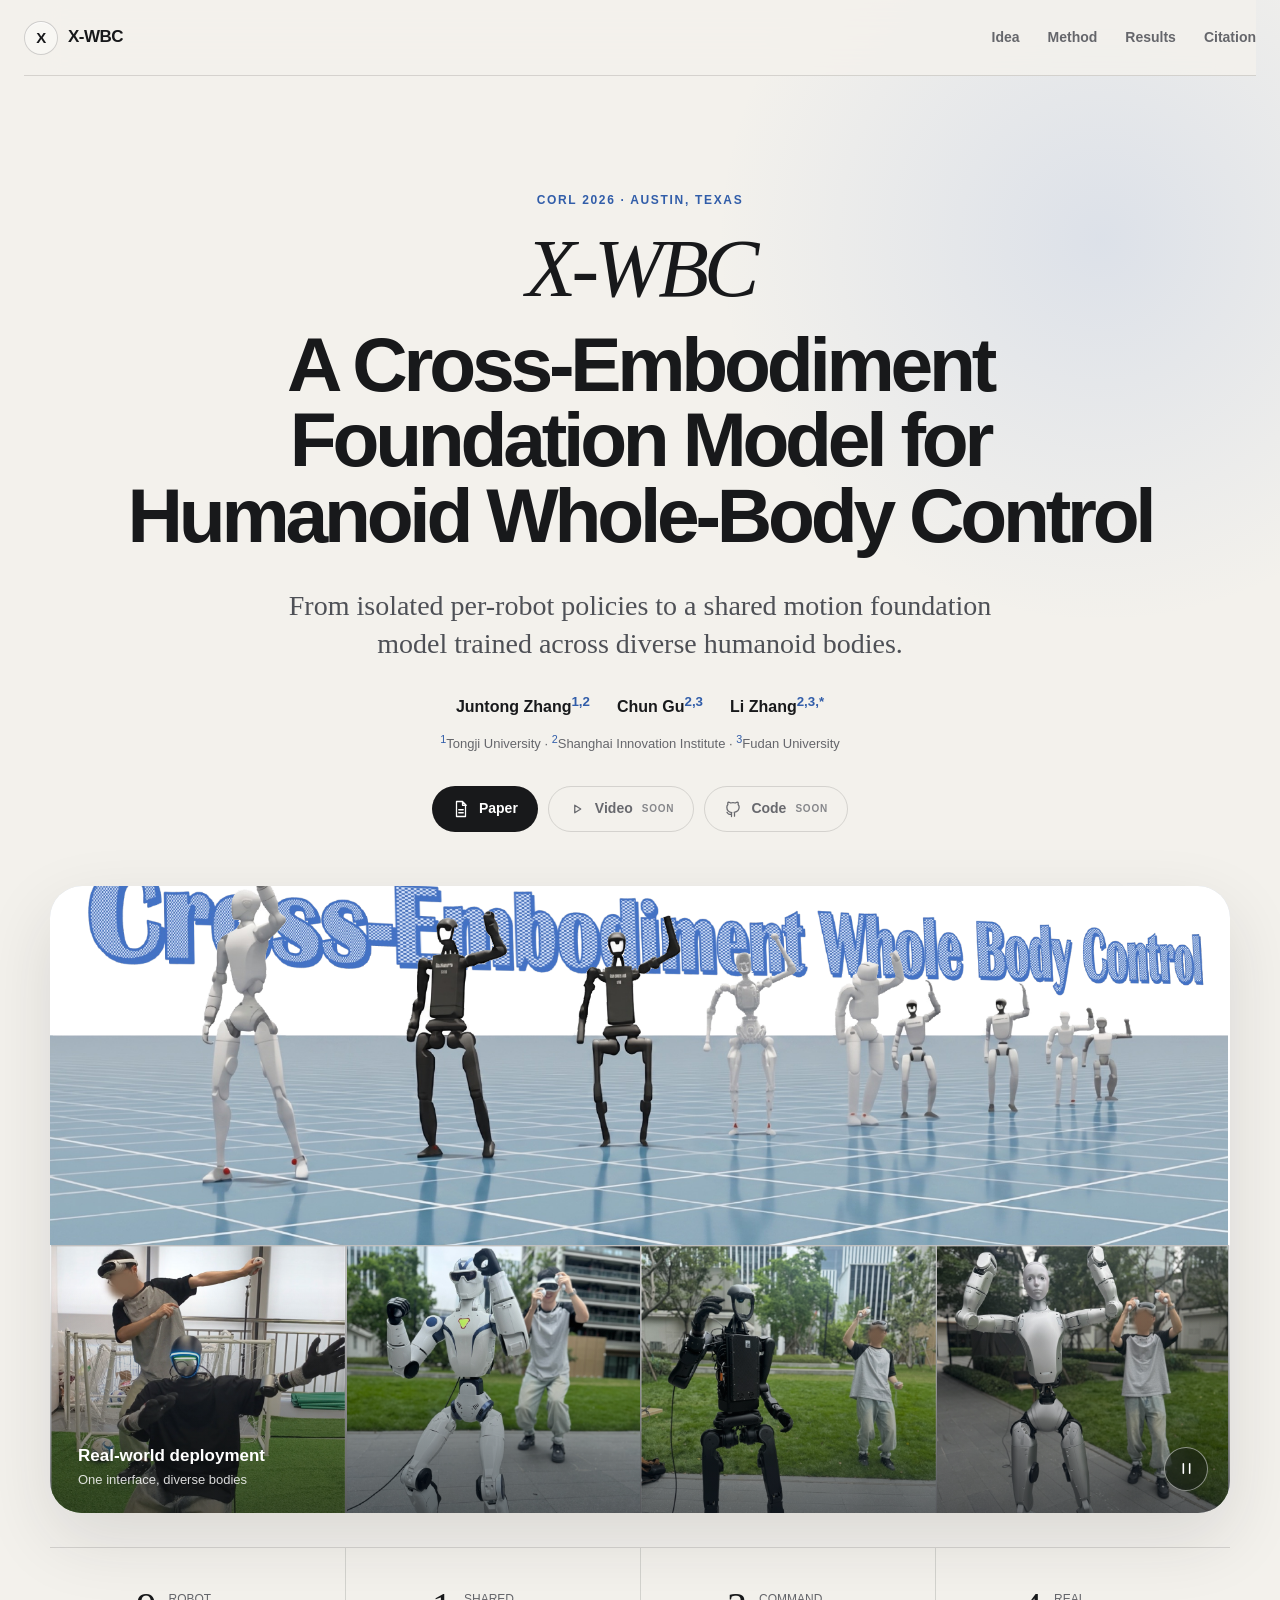
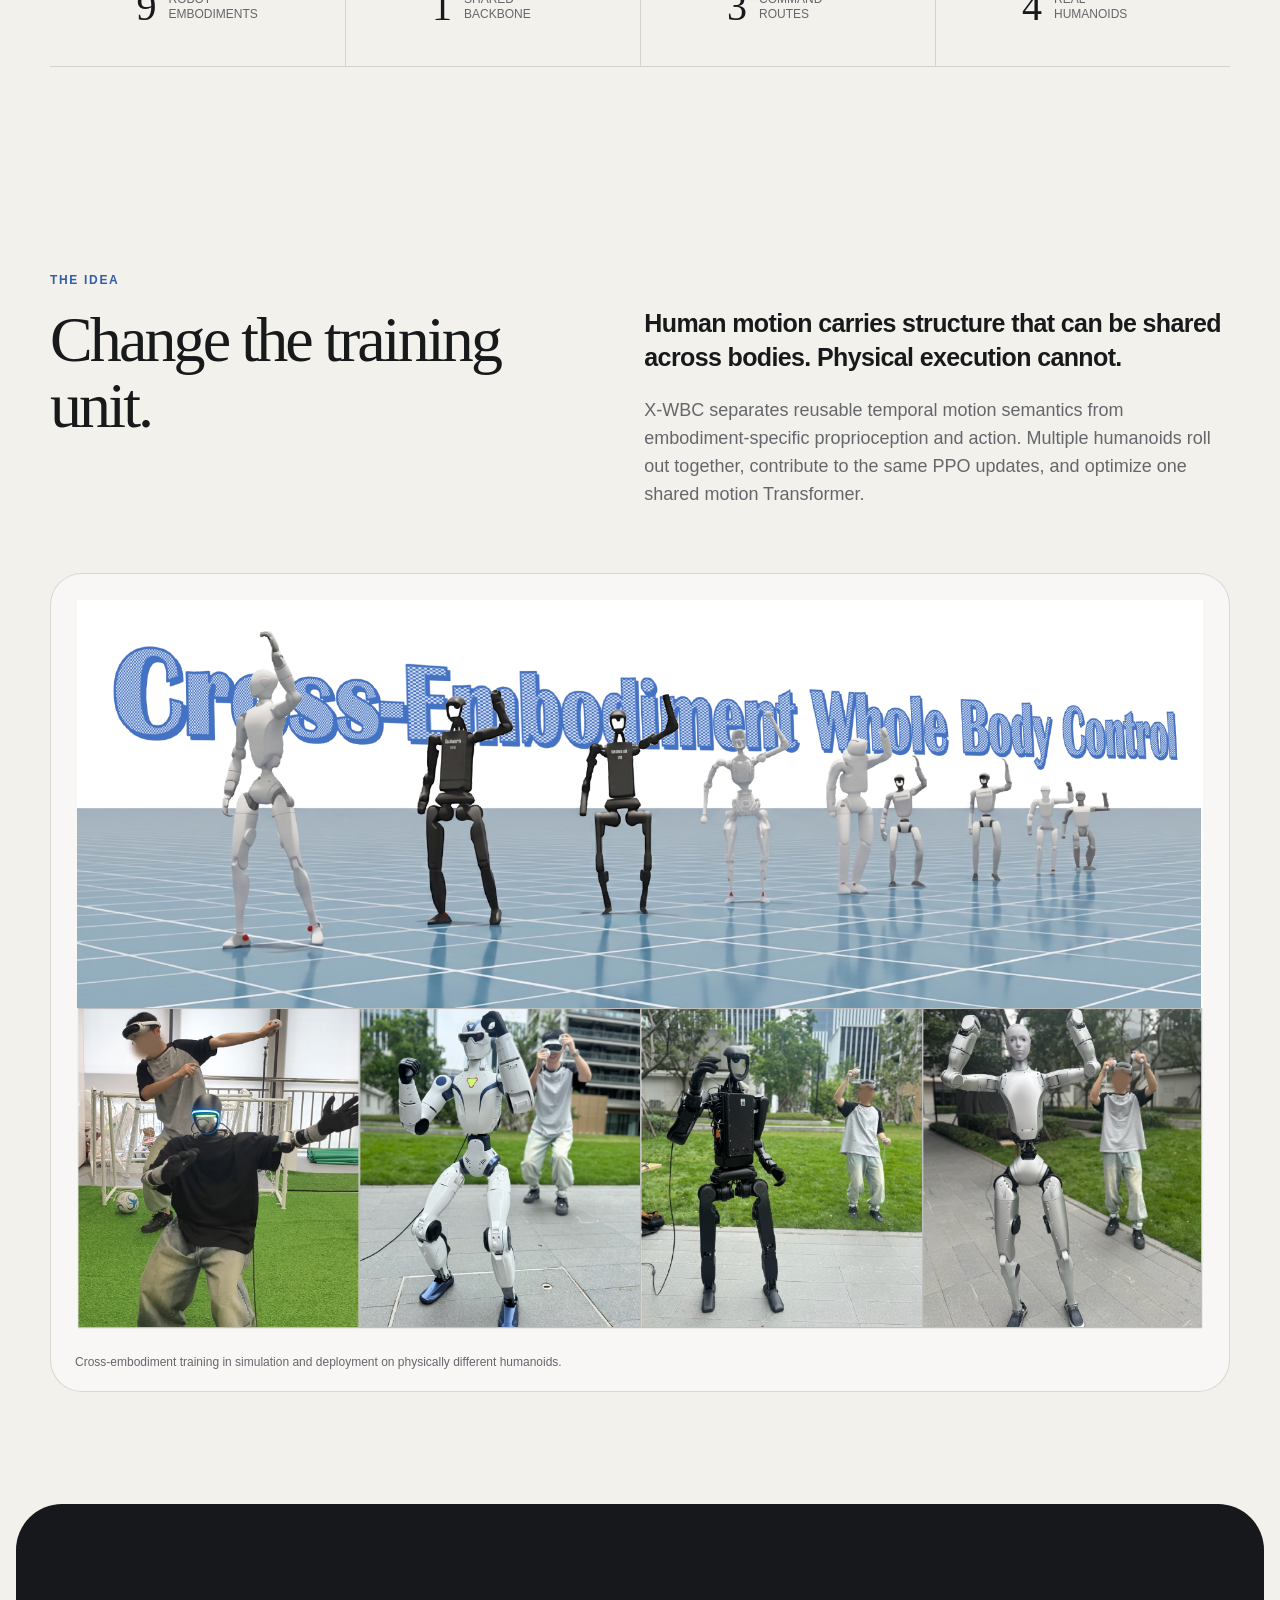
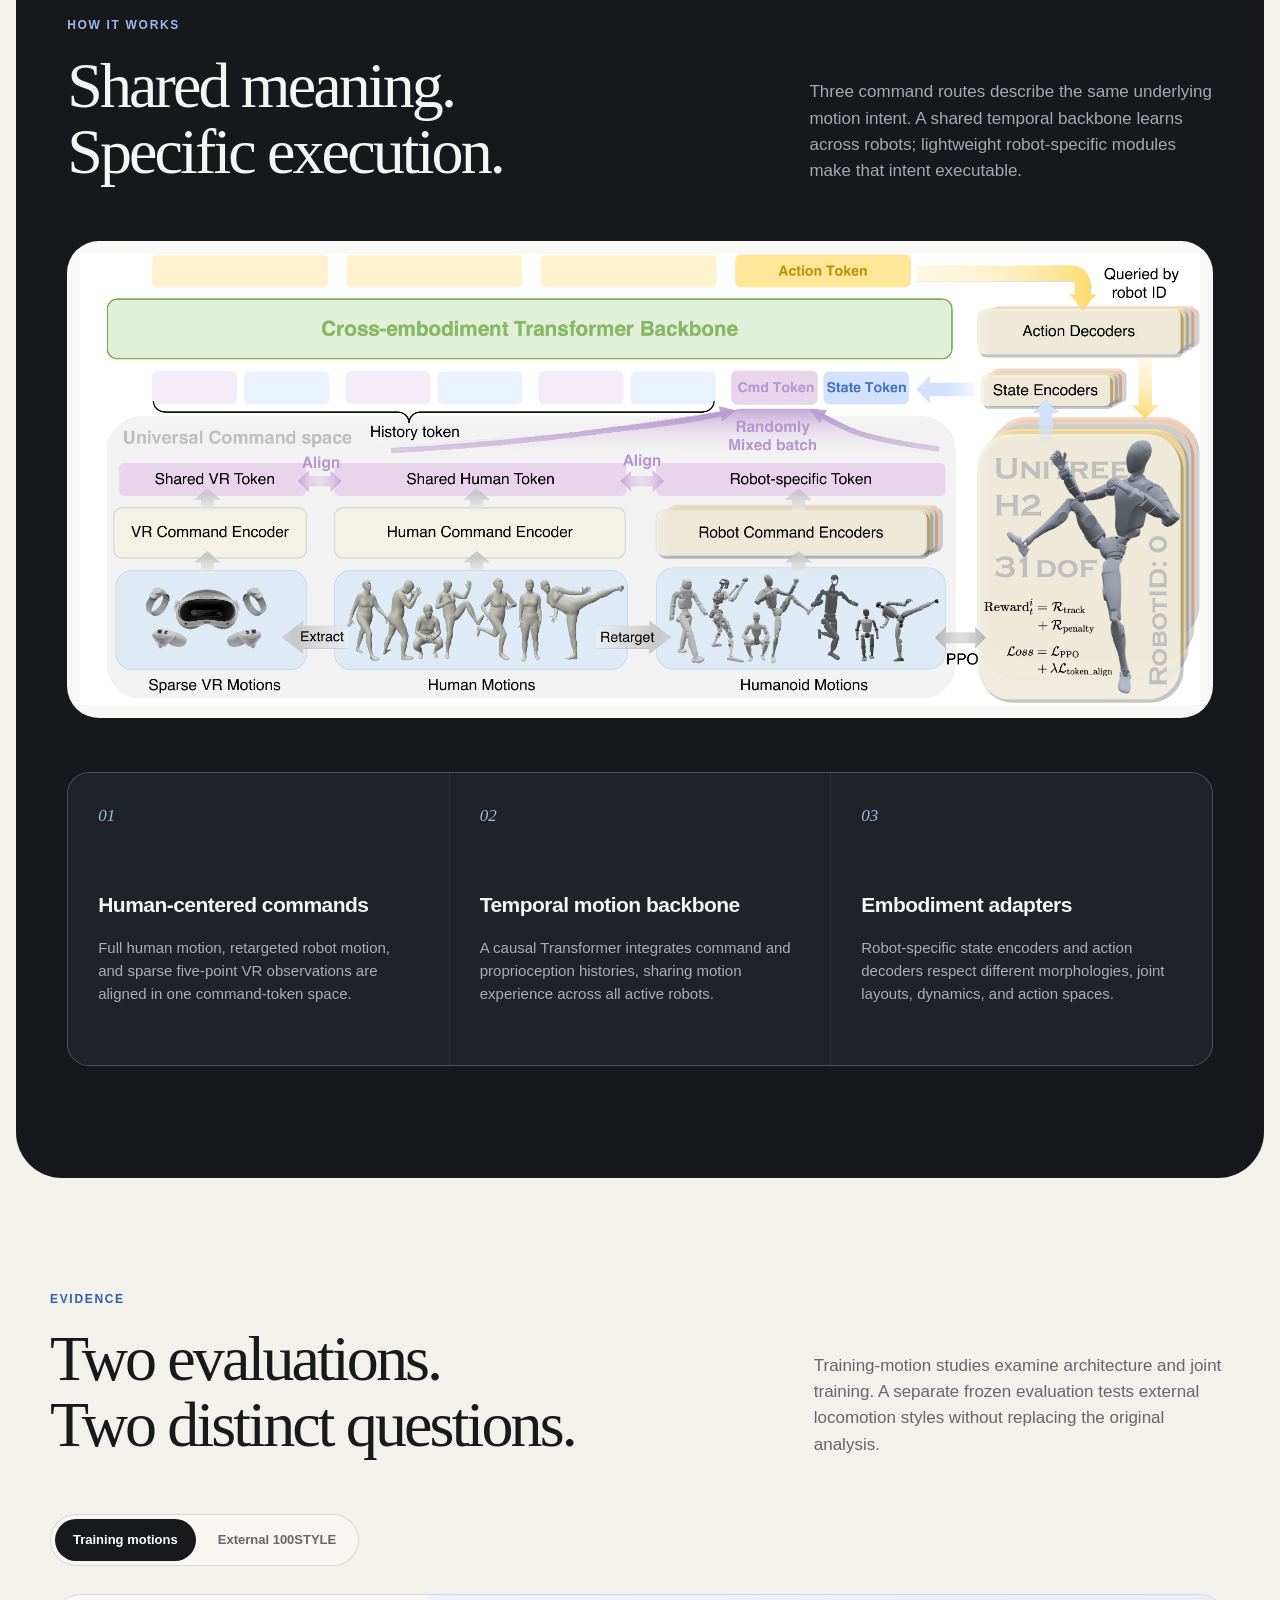
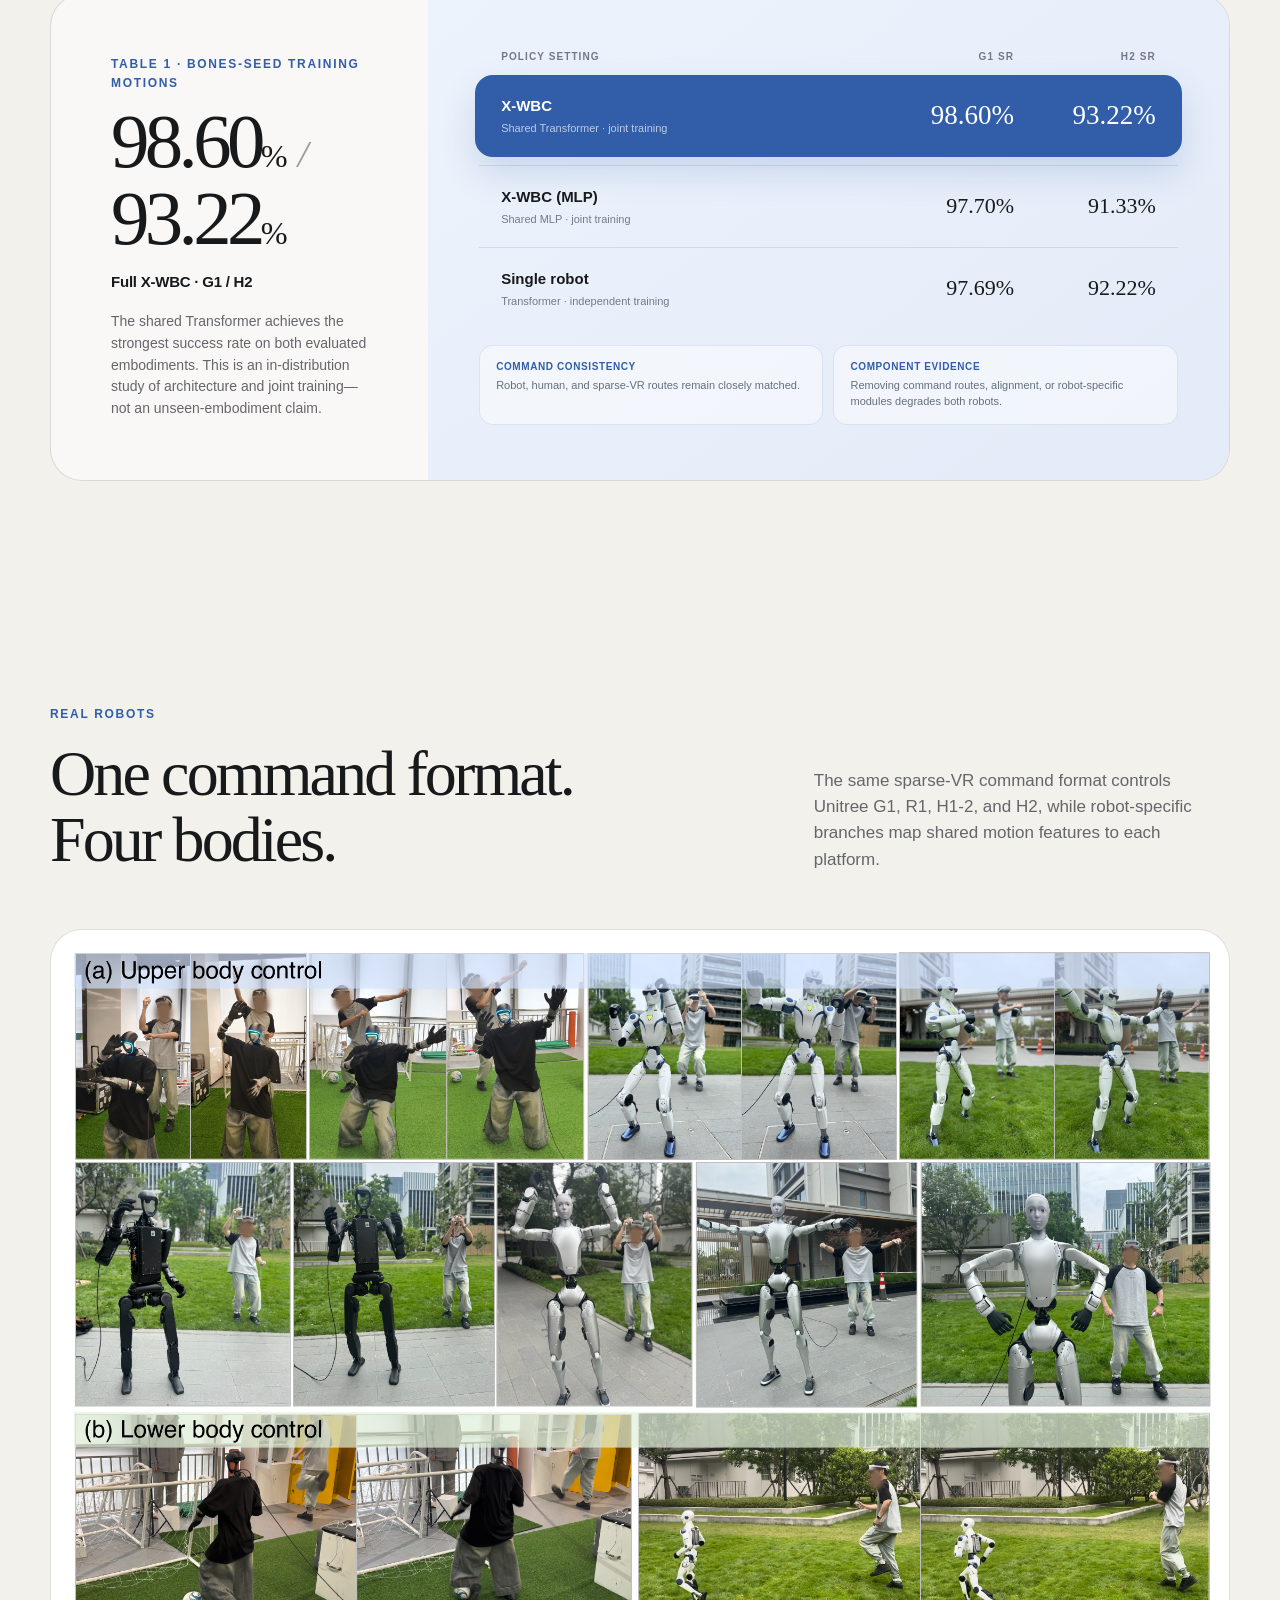
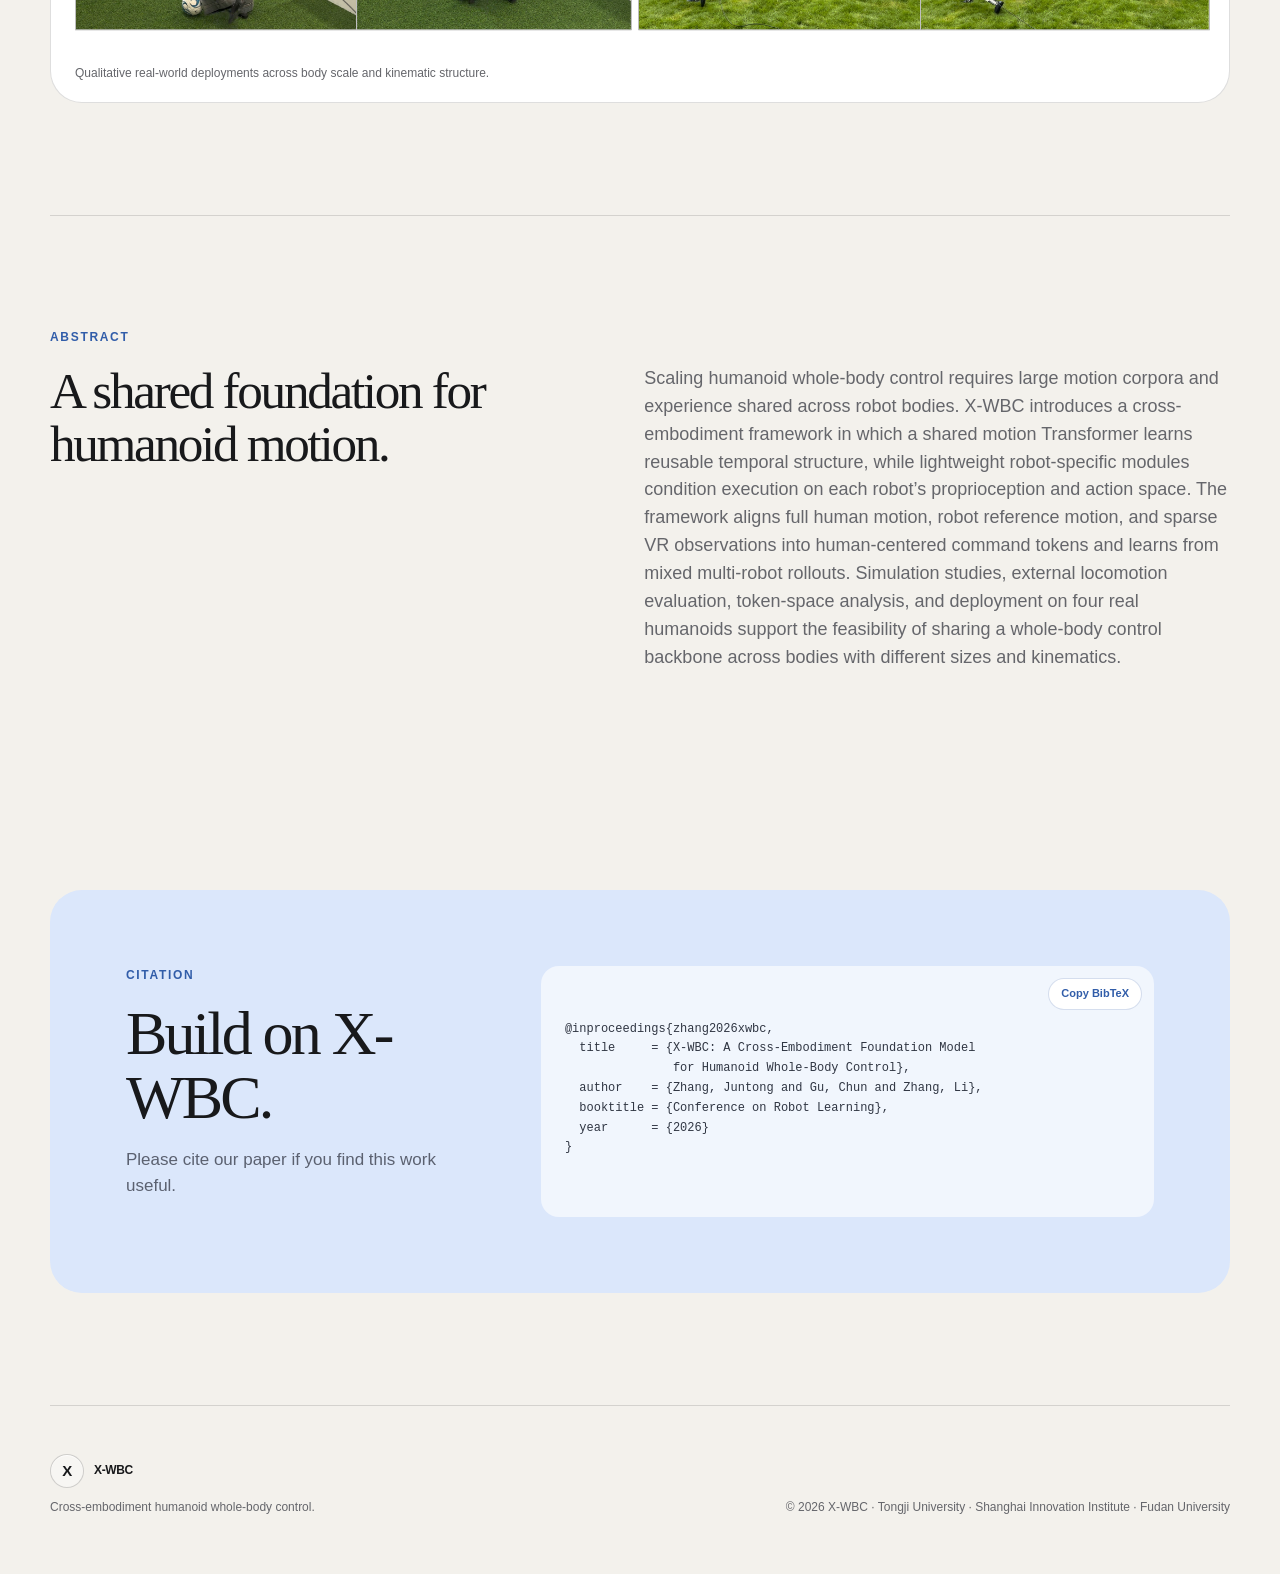
==== index.html @ c3909740 "Launch X-WBC project page" ====
<!doctype html>
<html lang="en">
<head>
  <meta charset="utf-8">
  <meta name="viewport" content="width=device-width, initial-scale=1">
  <meta name="theme-color" content="#f3f1ec">
  <meta name="description" content="X-WBC is a cross-embodiment foundation model for humanoid whole-body control, jointly trained across nine robot embodiments.">
  <meta property="og:type" content="website">
  <meta property="og:title" content="X-WBC — Cross-Embodiment Humanoid Whole-Body Control">
  <meta property="og:description" content="One shared motion backbone, trained across diverse humanoid bodies.">
  <meta property="og:url" content="https://logosroboticsgroup.github.io/x-wbc/">
  <meta property="og:image" content="https://logosroboticsgroup.github.io/x-wbc/assets/images/teaser.png">
  <meta name="citation_title" content="X-WBC: A Cross-Embodiment Foundation Model for Humanoid Whole-Body Control">
  <meta name="citation_author" content="Juntong Zhang">
  <meta name="citation_author" content="Chun Gu">
  <meta name="citation_author" content="Li Zhang">
  <meta name="citation_publication_date" content="2026">
  <meta name="citation_pdf_url" content="paper/xwbc-corl-2026.pdf">
  <title>X-WBC — Cross-Embodiment Humanoid Whole-Body Control</title>
  <link rel="canonical" href="https://logosroboticsgroup.github.io/x-wbc/">
  <link rel="icon" href="favicon.svg" type="image/svg+xml">
  <link rel="stylesheet" href="assets/css/style.css">
  <script type="application/ld+json">
  {
    "@context": "https://schema.org",
    "@type": "ScholarlyArticle",
    "name": "X-WBC: A Cross-Embodiment Foundation Model for Humanoid Whole-Body Control",
    "author": [
      {"@type": "Person", "name": "Juntong Zhang"},
      {"@type": "Person", "name": "Chun Gu"},
      {"@type": "Person", "name": "Li Zhang"}
    ],
    "datePublished": "2026",
    "publisher": {"@type": "Organization", "name": "Conference on Robot Learning"}
  }
  </script>
</head>
<body>
  <header class="site-header" id="top">
    <a class="brand" href="#top" aria-label="X-WBC home">
      <span class="brand-mark" aria-hidden="true">X</span>
      <span>X-WBC</span>
    </a>
    <nav aria-label="Primary navigation">
      <a href="#idea">Idea</a>
      <a href="#method">Method</a>
      <a href="#results">Results</a>
      <a href="#citation">Citation</a>
    </nav>
  </header>

  <main>
    <section class="hero section-shell">
      <p class="eyebrow">CoRL 2026 · Austin, Texas</p>
      <h1><span>X-WBC</span>A Cross-Embodiment Foundation Model for Humanoid Whole-Body Control</h1>
      <p class="hero-deck">From isolated per-robot policies to a shared motion foundation model trained across diverse humanoid bodies.</p>

      <div class="authors" aria-label="Authors">
        <span>Juntong Zhang<sup>1,2</sup></span>
        <span>Chun Gu<sup>2,3</sup></span>
        <span>Li Zhang<sup>2,3,*</sup></span>
      </div>
      <p class="affiliations"><sup>1</sup>Tongji University · <sup>2</sup>Shanghai Innovation Institute · <sup>3</sup>Fudan University</p>

      <div class="hero-actions">
        <a class="action action-primary" href="paper/xwbc-corl-2026.pdf">
          <svg viewBox="0 0 24 24" aria-hidden="true"><path d="M6 2h8l4 4v16H6zM14 2v5h5M9 13h6M9 17h6"/></svg>
          Paper
        </a>
        <span class="action action-muted" aria-disabled="true">
          <svg viewBox="0 0 24 24" aria-hidden="true"><path d="m9 7 8 5-8 5z"/></svg>
          Video <small>soon</small>
        </span>
        <span class="action action-muted" aria-disabled="true">
          <svg viewBox="0 0 24 24" aria-hidden="true"><path d="M9 19c-4 1.2-4-2-5-2.5m10 5v-3.1c0-.9.1-1.5-.4-2 3.2-.4 6.6-1.6 6.6-7A5.4 5.4 0 0 0 18.8 6 5 5 0 0 0 18.7 3S17.6 2.7 15 4a11.5 11.5 0 0 0-6 0C6.4 2.7 5.3 3 5.3 3A5 5 0 0 0 5.2 6a5.4 5.4 0 0 0-1.4 3.7c0 5.4 3.4 6.6 6.6 7-.5.5-.5 1.2-.4 2V22"/></svg>
          Code <small>soon</small>
        </span>
      </div>

      <div class="hero-media">
        <video id="hero-video" autoplay muted loop playsinline preload="metadata" poster="assets/images/teaser.png" aria-label="X-WBC real-world humanoid deployment highlights">
          <source src="assets/videos/xwbc-hero.mp4" type="video/mp4">
        </video>
        <div class="media-shade" aria-hidden="true"></div>
        <p class="media-label"><span>Real-world deployment</span> One interface, diverse bodies</p>
        <button class="video-toggle" id="video-toggle" type="button" aria-label="Pause hero video" aria-pressed="false">
          <svg class="pause-icon" viewBox="0 0 24 24" aria-hidden="true"><path d="M8 6v12M16 6v12"/></svg>
          <svg class="play-icon" viewBox="0 0 24 24" aria-hidden="true"><path d="m9 6 9 6-9 6z"/></svg>
        </button>
      </div>

      <div class="stat-strip" aria-label="Project highlights">
        <div><strong>9</strong><span>robot embodiments</span></div>
        <div><strong>1</strong><span>shared backbone</span></div>
        <div><strong>3</strong><span>command routes</span></div>
        <div><strong>4</strong><span>real humanoids</span></div>
      </div>
    </section>

    <section class="idea section-shell reveal" id="idea">
      <p class="section-kicker">The idea</p>
      <div class="idea-grid">
        <h2>Change the training unit.</h2>
        <div>
          <p class="lead">Human motion carries structure that can be shared across bodies. Physical execution cannot.</p>
          <p>X-WBC separates reusable temporal motion semantics from embodiment-specific proprioception and action. Multiple humanoids roll out together, contribute to the same PPO updates, and optimize one shared motion Transformer.</p>
        </div>
      </div>
      <figure class="image-frame teaser-frame">
        <img src="assets/images/teaser.png" alt="Nine simulated humanoid embodiments and four real-world robots controlled through X-WBC" loading="lazy">
        <figcaption>Cross-embodiment training in simulation and deployment on physically different humanoids.</figcaption>
      </figure>
    </section>

    <section class="method section-shell reveal" id="method">
      <div class="section-heading">
        <div>
          <p class="section-kicker">How it works</p>
          <h2>Shared meaning.<br>Specific execution.</h2>
        </div>
        <p>Three command routes describe the same underlying motion intent. A shared temporal backbone learns across robots; lightweight robot-specific modules make that intent executable.</p>
      </div>

      <figure class="image-frame method-figure">
        <img src="assets/images/pipeline.png" alt="X-WBC architecture with command encoders, shared Transformer backbone, and robot-specific decoders" loading="lazy">
      </figure>

      <div class="feature-grid">
        <article>
          <span class="feature-index">01</span>
          <h3>Human-centered commands</h3>
          <p>Full human motion, retargeted robot motion, and sparse five-point VR observations are aligned in one command-token space.</p>
        </article>
        <article>
          <span class="feature-index">02</span>
          <h3>Temporal motion backbone</h3>
          <p>A causal Transformer integrates command and proprioception histories, sharing motion experience across all active robots.</p>
        </article>
        <article>
          <span class="feature-index">03</span>
          <h3>Embodiment adapters</h3>
          <p>Robot-specific state encoders and action decoders respect different morphologies, joint layouts, dynamics, and action spaces.</p>
        </article>
      </div>
    </section>

    <section class="results section-shell reveal" id="results">
      <div class="section-heading results-heading">
        <div>
          <p class="section-kicker">Evidence</p>
          <h2>Two evaluations.<br>Two distinct questions.</h2>
        </div>
        <p>Training-motion studies examine architecture and joint training. A separate frozen evaluation tests external locomotion styles without replacing the original analysis.</p>
      </div>

      <div class="evidence-tabs" role="tablist" aria-label="Evaluation track">
        <button type="button" role="tab" aria-selected="true" aria-controls="training-panel" id="training-tab" data-panel="training-panel">Training motions</button>
        <button type="button" role="tab" aria-selected="false" aria-controls="external-panel" id="external-tab" data-panel="external-panel">External 100STYLE</button>
      </div>

      <div class="evidence-panel training-panel is-active" id="training-panel" role="tabpanel" aria-labelledby="training-tab">
        <div class="metric-copy">
          <p class="metric-label">Table 1 · BONES-SEED training motions</p>
          <p class="metric-value">98.60<span>%</span> <i>/</i> 93.22<span>%</span></p>
          <h3>Full X-WBC · G1 / H2</h3>
          <p>The shared Transformer achieves the strongest success rate on both evaluated embodiments. This is an in-distribution study of architecture and joint training—not an unseen-embodiment claim.</p>
        </div>
        <div class="training-comparison" aria-label="BONES-SEED success rate comparison for G1 and H2">
          <div class="comparison-header" aria-hidden="true">
            <span>Policy setting</span><span>G1 SR</span><span>H2 SR</span>
          </div>
          <div class="training-row is-highlighted">
            <div><strong>X-WBC</strong><span>Shared Transformer · joint training</span></div>
            <strong>98.60%</strong>
            <strong>93.22%</strong>
          </div>
          <div class="training-row">
            <div><strong>X-WBC (MLP)</strong><span>Shared MLP · joint training</span></div>
            <strong>97.70%</strong>
            <strong>91.33%</strong>
          </div>
          <div class="training-row">
            <div><strong>Single robot</strong><span>Transformer · independent training</span></div>
            <strong>97.69%</strong>
            <strong>92.22%</strong>
          </div>
          <div class="training-insights">
            <p><span>Command consistency</span>Robot, human, and sparse-VR routes remain closely matched.</p>
            <p><span>Component evidence</span>Removing command routes, alignment, or robot-specific modules degrades both robots.</p>
          </div>
        </div>
      </div>

      <div class="evidence-panel" id="external-panel" role="tabpanel" aria-labelledby="external-tab" hidden>
        <div class="metric-copy">
          <p class="metric-label">100STYLE · 800 frozen clips · G1</p>
          <p class="metric-value">91.13<span>%</span></p>
          <p>X-WBC completes 729 clips through its sparse five-point VR interface. The comparison uses common scoring while each external system retains its native command interface and low-level controller.</p>
        </div>
        <div class="comparison-list" aria-label="100STYLE success rate comparison">
          <div><span>X-WBC · VR5</span><strong>91.13%</strong><i style="--width:91.13%"></i></div>
          <div><span>SONIC · SMPL</span><strong>93.00%</strong><i style="--width:93%"></i></div>
          <div><span>TWIST · SMPL–GMR</span><strong>75.62%</strong><i style="--width:75.62%"></i></div>
          <p>Success rate on the complete 100STYLE evaluation grid. Interfaces differ by system; see the paper for protocol and metric interpretation.</p>
        </div>
      </div>
    </section>

    <section class="deployment section-shell reveal" id="deployment">
      <div class="section-heading">
        <div>
          <p class="section-kicker">Real robots</p>
          <h2>One command format.<br>Four bodies.</h2>
        </div>
        <p>The same sparse-VR command format controls Unitree G1, R1, H1-2, and H2, while robot-specific branches map shared motion features to each platform.</p>
      </div>
      <figure class="image-frame deployment-figure">
        <img src="assets/images/deployment.png" alt="Real-world X-WBC deployment on Unitree G1, R1, H1-2, and H2" loading="lazy">
        <figcaption>Qualitative real-world deployments across body scale and kinematic structure.</figcaption>
      </figure>
    </section>

    <section class="abstract section-shell reveal" id="abstract">
      <p class="section-kicker">Abstract</p>
      <div class="abstract-grid">
        <h2>A shared foundation for humanoid motion.</h2>
        <p>Scaling humanoid whole-body control requires large motion corpora and experience shared across robot bodies. X-WBC introduces a cross-embodiment framework in which a shared motion Transformer learns reusable temporal structure, while lightweight robot-specific modules condition execution on each robot’s proprioception and action space. The framework aligns full human motion, robot reference motion, and sparse VR observations into human-centered command tokens and learns from mixed multi-robot rollouts. Simulation studies, external locomotion evaluation, token-space analysis, and deployment on four real humanoids support the feasibility of sharing a whole-body control backbone across bodies with different sizes and kinematics.</p>
      </div>
    </section>

    <section class="citation section-shell reveal" id="citation">
      <div class="citation-card">
        <div>
          <p class="section-kicker">Citation</p>
          <h2>Build on X-WBC.</h2>
          <p>Please cite our paper if you find this work useful.</p>
        </div>
        <div class="bibtex-wrap">
          <button id="copy-bibtex" type="button">Copy BibTeX</button>
          <pre id="bibtex"><code>@inproceedings{zhang2026xwbc,
  title     = {X-WBC: A Cross-Embodiment Foundation Model
               for Humanoid Whole-Body Control},
  author    = {Zhang, Juntong and Gu, Chun and Zhang, Li},
  booktitle = {Conference on Robot Learning},
  year      = {2026}
}</code></pre>
        </div>
      </div>
    </section>
  </main>

  <footer>
    <div>
      <a class="brand footer-brand" href="#top">
        <span class="brand-mark" aria-hidden="true">X</span>
        <span>X-WBC</span>
      </a>
      <p>Cross-embodiment humanoid whole-body control.</p>
    </div>
    <p>© 2026 X-WBC · Tongji University · Shanghai Innovation Institute · Fudan University</p>
  </footer>

  <script src="assets/js/main.js"></script>
</body>
</html>
---- assets/css/style.css ----
:root {
  --paper: #f3f1ec;
  --paper-deep: #e9e5dd;
  --ink: #18191b;
  --muted: #65666b;
  --line: rgba(24, 25, 27, 0.14);
  --blue: #4f78c8;
  --blue-dark: #315da9;
  --blue-soft: #dbe7fb;
  --white: #fff;
  --radius-lg: 32px;
  --radius-md: 22px;
  --shadow: 0 26px 70px rgba(30, 34, 45, 0.12);
}

* { box-sizing: border-box; }

html {
  scroll-behavior: smooth;
  scroll-padding-top: 96px;
}

body {
  margin: 0;
  background:
    radial-gradient(circle at 86% 3%, rgba(103, 142, 216, 0.16), transparent 24rem),
    var(--paper);
  color: var(--ink);
  font-family: -apple-system, BlinkMacSystemFont, "Segoe UI", Helvetica, Arial, sans-serif;
  font-size: 17px;
  line-height: 1.55;
  -webkit-font-smoothing: antialiased;
}

a { color: inherit; }

img, video {
  display: block;
  max-width: 100%;
}

button, a { -webkit-tap-highlight-color: transparent; }

.site-header {
  position: sticky;
  top: 0;
  z-index: 20;
  display: flex;
  align-items: center;
  justify-content: space-between;
  width: min(1240px, calc(100% - 48px));
  height: 76px;
  margin: 0 auto;
  border-bottom: 1px solid var(--line);
  background: color-mix(in srgb, var(--paper) 83%, transparent);
  backdrop-filter: blur(18px) saturate(140%);
}

.brand {
  display: inline-flex;
  align-items: center;
  gap: 10px;
  color: var(--ink);
  font-weight: 700;
  letter-spacing: -0.03em;
  text-decoration: none;
}

.brand-mark {
  display: grid;
  width: 34px;
  height: 34px;
  place-items: center;
  border: 1px solid rgba(24, 25, 27, 0.18);
  border-radius: 50%;
  background: rgba(255, 255, 255, 0.38);
  color: var(--ink);
  font-size: 15px;
  font-weight: 750;
  letter-spacing: -0.04em;
  line-height: 1;
  box-shadow: inset 0 1px 0 rgba(255, 255, 255, 0.72);
}

nav { display: flex; gap: 28px; }

nav a {
  color: var(--muted);
  font-size: 14px;
  font-weight: 560;
  text-decoration: none;
}

nav a:hover { color: var(--ink); }

.section-shell {
  width: min(1180px, calc(100% - 48px));
  margin-inline: auto;
}

.hero {
  padding: clamp(72px, 9vw, 132px) 0 92px;
  text-align: center;
}

.eyebrow,
.section-kicker,
.metric-label {
  margin: 0 0 18px;
  color: var(--blue-dark);
  font-size: 12px;
  font-weight: 750;
  letter-spacing: 0.14em;
  text-transform: uppercase;
}

.hero h1 {
  max-width: 1040px;
  margin: 0 auto;
  font-size: clamp(43px, 6vw, 82px);
  font-weight: 560;
  letter-spacing: -0.055em;
  line-height: 0.98;
}

.hero h1 span {
  display: block;
  margin-bottom: 18px;
  font-family: Georgia, "Times New Roman", serif;
  font-size: 1.08em;
  font-style: italic;
  font-weight: 500;
  letter-spacing: -0.06em;
}

.hero-deck {
  max-width: 720px;
  margin: 34px auto 28px;
  color: #4e5056;
  font-family: Georgia, "Times New Roman", serif;
  font-size: clamp(20px, 2.3vw, 28px);
  line-height: 1.35;
}

.authors {
  display: flex;
  flex-wrap: wrap;
  justify-content: center;
  gap: 8px 27px;
  margin-top: 30px;
  font-size: 16px;
  font-weight: 650;
}

.authors sup, .affiliations sup { color: var(--blue-dark); }

.affiliations {
  margin: 10px auto 0;
  color: var(--muted);
  font-size: 13px;
}

.hero-actions {
  display: flex;
  flex-wrap: wrap;
  justify-content: center;
  gap: 10px;
  margin: 32px 0 54px;
}

.action {
  display: inline-flex;
  min-height: 46px;
  align-items: center;
  gap: 9px;
  padding: 0 19px;
  border: 1px solid var(--line);
  border-radius: 999px;
  font-size: 14px;
  font-weight: 670;
  text-decoration: none;
}

.action svg {
  width: 18px;
  fill: none;
  stroke: currentColor;
  stroke-linecap: round;
  stroke-linejoin: round;
  stroke-width: 1.7;
}

.action-primary { background: var(--ink); color: var(--white); }
.action-primary:hover { background: var(--blue-dark); }

.action-muted { color: #68696e; cursor: default; }
.action small { color: #86878b; font-size: 10px; letter-spacing: 0.08em; text-transform: uppercase; }

.hero-media {
  position: relative;
  aspect-ratio: 16 / 8.5;
  overflow: hidden;
  border-radius: var(--radius-lg);
  background: #cbd4e1;
  box-shadow: var(--shadow);
  text-align: left;
}

.hero-media video {
  width: 100%;
  height: 100%;
  object-fit: cover;
}

.media-shade {
  position: absolute;
  inset: auto 0 0;
  height: 36%;
  background: linear-gradient(transparent, rgba(7, 11, 17, 0.58));
}

.media-label {
  position: absolute;
  left: 28px;
  bottom: 23px;
  margin: 0;
  color: rgba(255, 255, 255, 0.84);
  font-size: 13px;
}

.media-label span {
  display: block;
  color: #fff;
  font-size: 17px;
  font-weight: 680;
}

.video-toggle {
  position: absolute;
  right: 22px;
  bottom: 22px;
  display: grid;
  width: 44px;
  height: 44px;
  padding: 0;
  place-items: center;
  border: 1px solid rgba(255, 255, 255, 0.48);
  border-radius: 50%;
  background: rgba(9, 12, 17, 0.38);
  color: #fff;
  backdrop-filter: blur(14px);
  cursor: pointer;
}

.video-toggle svg {
  width: 19px;
  fill: none;
  stroke: currentColor;
  stroke-linecap: round;
  stroke-width: 2;
}

.video-toggle .play-icon { display: none; fill: currentColor; stroke: none; }
.video-toggle.is-paused .pause-icon { display: none; }
.video-toggle.is-paused .play-icon { display: block; }

.stat-strip {
  display: grid;
  grid-template-columns: repeat(4, 1fr);
  margin-top: 34px;
  border-block: 1px solid var(--line);
}

.stat-strip div {
  display: flex;
  min-height: 118px;
  align-items: center;
  justify-content: center;
  gap: 12px;
  padding: 20px;
}

.stat-strip div + div { border-left: 1px solid var(--line); }
.stat-strip strong { font-family: Georgia, serif; font-size: 40px; font-weight: 400; }
.stat-strip span { max-width: 90px; color: var(--muted); font-size: 12px; line-height: 1.25; text-align: left; text-transform: uppercase; }

.idea, .method, .results, .deployment, .abstract { padding: 112px 0; }

.idea-grid, .abstract-grid {
  display: grid;
  grid-template-columns: minmax(0, 0.9fr) minmax(0, 1.1fr);
  gap: clamp(48px, 9vw, 120px);
  margin-bottom: 64px;
}

h2 {
  margin: 0;
  font-family: Georgia, "Times New Roman", serif;
  font-size: clamp(38px, 5vw, 66px);
  font-weight: 400;
  letter-spacing: -0.045em;
  line-height: 1.03;
}

.idea-grid p, .abstract-grid p {
  margin: 0;
  color: var(--muted);
  font-size: 18px;
}

.idea-grid .lead {
  margin-bottom: 22px;
  color: var(--ink);
  font-size: 25px;
  font-weight: 560;
  letter-spacing: -0.025em;
  line-height: 1.35;
}

.image-frame {
  margin: 0;
  overflow: hidden;
  border: 1px solid var(--line);
  border-radius: var(--radius-lg);
  background: rgba(255, 255, 255, 0.46);
}

.image-frame img { width: 100%; height: auto; }
.teaser-frame img { padding: 26px 26px 10px; }

figcaption {
  padding: 14px 24px 20px;
  color: var(--muted);
  font-size: 12px;
}

.method {
  width: min(1280px, calc(100% - 32px));
  padding-inline: clamp(22px, 4vw, 52px);
  border-radius: 46px;
  background: #16181c;
  color: #f5f5f3;
}

.section-heading {
  display: grid;
  grid-template-columns: minmax(0, 1.25fr) minmax(280px, 0.75fr);
  align-items: end;
  gap: 70px;
  margin-bottom: 56px;
}

.section-heading > p {
  margin: 0;
  color: #a8a9ae;
}

.method .section-kicker { color: #9db9ef; }
.method-figure { border-color: rgba(255, 255, 255, 0.14); background: #f8f8f7; }
.method-figure img { padding: 12px; }

.feature-grid {
  display: grid;
  grid-template-columns: repeat(3, 1fr);
  gap: 1px;
  margin-top: 54px;
  overflow: hidden;
  border: 1px solid rgba(255, 255, 255, 0.13);
  border-radius: var(--radius-md);
  background: rgba(255, 255, 255, 0.13);
}

.feature-grid article { min-height: 292px; padding: 30px; background: #1f2227; }
.feature-index { color: #9db9ef; font-family: Georgia, serif; font-style: italic; }
.feature-grid h3 { margin: 60px 0 14px; font-size: 21px; letter-spacing: -0.025em; }
.feature-grid p { margin: 0; color: #acaeb4; font-size: 15px; }

.results-heading > p, .deployment .section-heading > p { color: var(--muted); }

.evidence-tabs {
  display: inline-flex;
  gap: 4px;
  padding: 4px;
  border: 1px solid var(--line);
  border-radius: 999px;
  background: rgba(255, 255, 255, 0.4);
}

.evidence-tabs button {
  min-height: 42px;
  padding: 0 18px;
  border: 0;
  border-radius: 999px;
  background: transparent;
  color: var(--muted);
  font: inherit;
  font-size: 13px;
  font-weight: 650;
  cursor: pointer;
}

.evidence-tabs button[aria-selected="true"] { background: var(--ink); color: #fff; }

.evidence-panel {
  display: grid;
  grid-template-columns: minmax(290px, 0.66fr) minmax(0, 1.34fr);
  min-height: 480px;
  margin-top: 28px;
  overflow: hidden;
  border: 1px solid var(--line);
  border-radius: var(--radius-lg);
  background: rgba(255, 255, 255, 0.5);
}

.evidence-panel[hidden] { display: none; }

.metric-copy { display: flex; flex-direction: column; justify-content: center; padding: clamp(28px, 5vw, 60px); }
.metric-copy .metric-label { margin-bottom: 12px; }
.metric-value { margin: 0 0 22px; font-family: Georgia, serif; font-size: clamp(48px, 6vw, 78px); letter-spacing: -0.06em; line-height: 1; }
.metric-value span { font-size: 0.42em; }
.metric-value i { color: #9a9ba0; font-size: 0.5em; font-weight: 400; }
.metric-copy h3 { margin: -10px 0 18px; font-size: 15px; letter-spacing: -0.015em; }
.metric-copy > p:last-child { margin: 0; color: var(--muted); font-size: 14px; }

.training-panel { grid-template-columns: minmax(290px, 0.64fr) minmax(0, 1.36fr); }

.training-comparison {
  display: flex;
  flex-direction: column;
  justify-content: center;
  padding: clamp(30px, 4vw, 54px);
  background: linear-gradient(145deg, #edf3fc, #e3ebf8);
}

.comparison-header,
.training-row {
  display: grid;
  grid-template-columns: minmax(190px, 1.5fr) minmax(82px, 0.5fr) minmax(82px, 0.5fr);
  align-items: center;
  gap: 18px;
}

.comparison-header {
  padding: 0 22px 10px;
  color: #717989;
  font-size: 10px;
  font-weight: 750;
  letter-spacing: 0.11em;
  text-transform: uppercase;
}

.comparison-header span:not(:first-child) { text-align: right; }

.training-row {
  min-height: 82px;
  padding: 15px 22px;
  border-top: 1px solid rgba(49, 93, 169, 0.15);
}

.training-row.is-highlighted {
  margin: 0 -4px 8px;
  padding-inline: 26px;
  border: 0;
  border-radius: 18px;
  background: var(--blue-dark);
  color: #fff;
  box-shadow: 0 16px 34px rgba(49, 93, 169, 0.18);
}

.training-row > div { display: flex; flex-direction: column; }
.training-row > div > strong { font-size: 15px; }
.training-row > div > span { margin-top: 3px; color: #737b89; font-size: 11px; }
.training-row.is-highlighted > div > span { color: rgba(255, 255, 255, 0.68); }
.training-row > strong { font-family: Georgia, serif; font-size: 22px; font-weight: 400; text-align: right; }
.training-row.is-highlighted > strong { font-size: 27px; }

.training-insights {
  display: grid;
  grid-template-columns: 1fr 1fr;
  gap: 10px;
  margin-top: 16px;
}

.training-insights p {
  margin: 0;
  padding: 14px 16px;
  border: 1px solid rgba(49, 93, 169, 0.13);
  border-radius: 14px;
  background: rgba(255, 255, 255, 0.48);
  color: #666e7d;
  font-size: 11px;
  line-height: 1.45;
}

.training-insights span { display: block; margin-bottom: 4px; color: var(--blue-dark); font-size: 10px; font-weight: 760; letter-spacing: 0.06em; text-transform: uppercase; }

.comparison-list { display: flex; flex-direction: column; justify-content: center; gap: 29px; padding: clamp(32px, 6vw, 78px); background: #dce6f7; }
.comparison-list div { position: relative; display: grid; grid-template-columns: 1fr auto; gap: 14px; padding-bottom: 11px; }
.comparison-list div::after { position: absolute; right: 0; bottom: 0; left: 0; height: 4px; border-radius: 4px; background: rgba(49, 93, 169, 0.13); content: ""; }
.comparison-list i { position: absolute; bottom: 0; left: 0; z-index: 1; width: var(--width); height: 4px; border-radius: 4px; background: var(--blue-dark); }
.comparison-list span { font-size: 14px; font-weight: 630; }
.comparison-list strong { font-family: Georgia, serif; font-size: 22px; font-weight: 400; }
.comparison-list > p { margin: 8px 0 0; color: var(--muted); font-size: 12px; }

.deployment-figure { background: #fff; }
.deployment-figure img { padding: 18px; }

.abstract { border-top: 1px solid var(--line); }
.abstract-grid h2 { font-size: clamp(34px, 4vw, 54px); }

.citation { padding: 42px 0 112px; }
.citation-card {
  display: grid;
  grid-template-columns: 0.72fr 1.28fr;
  gap: 70px;
  padding: clamp(34px, 6vw, 76px);
  border-radius: var(--radius-lg);
  background: var(--blue-soft);
}

.citation-card h2 { font-size: clamp(38px, 5vw, 62px); }
.citation-card > div > p:last-child { color: #5b6170; }
.bibtex-wrap { position: relative; align-self: stretch; }
.bibtex-wrap pre { height: 100%; margin: 0; overflow-x: auto; padding: 54px 24px 24px; border-radius: 18px; background: rgba(255, 255, 255, 0.62); color: #303643; font: 12px/1.65 ui-monospace, SFMono-Regular, Menlo, Monaco, Consolas, monospace; white-space: pre-wrap; }
.bibtex-wrap button { position: absolute; top: 12px; right: 12px; min-height: 32px; padding: 0 12px; border: 1px solid rgba(49, 93, 169, 0.2); border-radius: 999px; background: #fff; color: var(--blue-dark); font: inherit; font-size: 11px; font-weight: 700; cursor: pointer; }

footer {
  display: flex;
  width: min(1180px, calc(100% - 48px));
  align-items: flex-end;
  justify-content: space-between;
  gap: 40px;
  margin: 0 auto;
  padding: 48px 0 58px;
  border-top: 1px solid var(--line);
  color: var(--muted);
  font-size: 12px;
}

.footer-brand { margin-bottom: 10px; }
footer p { margin: 0; }

.reveal { opacity: 0; transform: translateY(20px); transition: opacity 0.75s ease, transform 0.75s ease; }
.reveal.is-visible { opacity: 1; transform: translateY(0); }

@media (max-width: 820px) {
  .site-header { width: min(100% - 32px, 1180px); }
  nav { gap: 18px; }
  nav a:nth-child(2), nav a:nth-child(3) { display: none; }
  .section-shell { width: min(100% - 32px, 1180px); }
  .hero { padding-top: 62px; }
  .hero-media { aspect-ratio: 4 / 3; border-radius: 24px; }
  .hero-media video { object-position: center; }
  .stat-strip { grid-template-columns: repeat(2, 1fr); }
  .stat-strip div:nth-child(3) { border-left: 0; border-top: 1px solid var(--line); }
  .stat-strip div:nth-child(4) { border-top: 1px solid var(--line); }
  .idea-grid, .abstract-grid, .section-heading, .citation-card, .evidence-panel { grid-template-columns: 1fr; }
  .idea-grid, .abstract-grid, .section-heading { gap: 34px; }
  .method { width: calc(100% - 20px); padding-inline: 18px; border-radius: 32px; }
  .feature-grid { grid-template-columns: 1fr; }
  .feature-grid article { min-height: 220px; }
  .feature-grid h3 { margin-top: 42px; }
  .training-panel { grid-template-columns: 1fr; }
  .training-comparison { min-height: 430px; }
  .citation-card { gap: 36px; }
  footer { width: calc(100% - 32px); align-items: flex-start; flex-direction: column; }
}

@media (max-width: 520px) {
  body { font-size: 16px; }
  .site-header { height: 64px; }
  .hero { padding-top: 48px; }
  .hero h1 { font-size: 42px; }
  .hero-deck { font-size: 19px; }
  .hero-actions { margin-bottom: 34px; }
  .hero-media { aspect-ratio: 3 / 4; }
  .media-label { left: 18px; bottom: 18px; max-width: 70%; }
  .video-toggle { right: 16px; bottom: 16px; }
  .stat-strip strong { font-size: 34px; }
  .idea, .method, .results, .deployment, .abstract { padding-top: 82px; padding-bottom: 82px; }
  .teaser-frame img, .deployment-figure img { padding: 8px 8px 0; }
  .evidence-tabs { display: grid; grid-template-columns: 1fr 1fr; width: 100%; }
  .evidence-tabs button { padding-inline: 8px; }
  .metric-copy { padding: 34px 26px; }
  .training-comparison { min-height: 0; padding: 26px 16px; }
  .comparison-header { grid-template-columns: 1fr 1fr; gap: 8px; padding-inline: 12px; }
  .comparison-header span:first-child { display: none; }
  .comparison-header span:nth-child(2) { text-align: left; }
  .training-row { grid-template-columns: 1fr 1fr; gap: 8px; min-height: 102px; padding-inline: 12px; }
  .training-row > div { grid-column: 1 / -1; }
  .training-row > strong:nth-child(2) { text-align: left; }
  .training-row.is-highlighted { padding-inline: 16px; }
  .training-row > div > span { font-size: 9px; }
  .training-row > strong { font-size: 17px; }
  .training-row.is-highlighted > strong { font-size: 20px; }
  .training-insights { grid-template-columns: 1fr; }
  .comparison-list { padding: 34px 26px; }
  .citation { padding-bottom: 80px; }
  .citation-card { padding: 28px 20px; }
}

@media (prefers-reduced-motion: reduce) {
  html { scroll-behavior: auto; }
  .reveal { opacity: 1; transform: none; transition: none; }
}
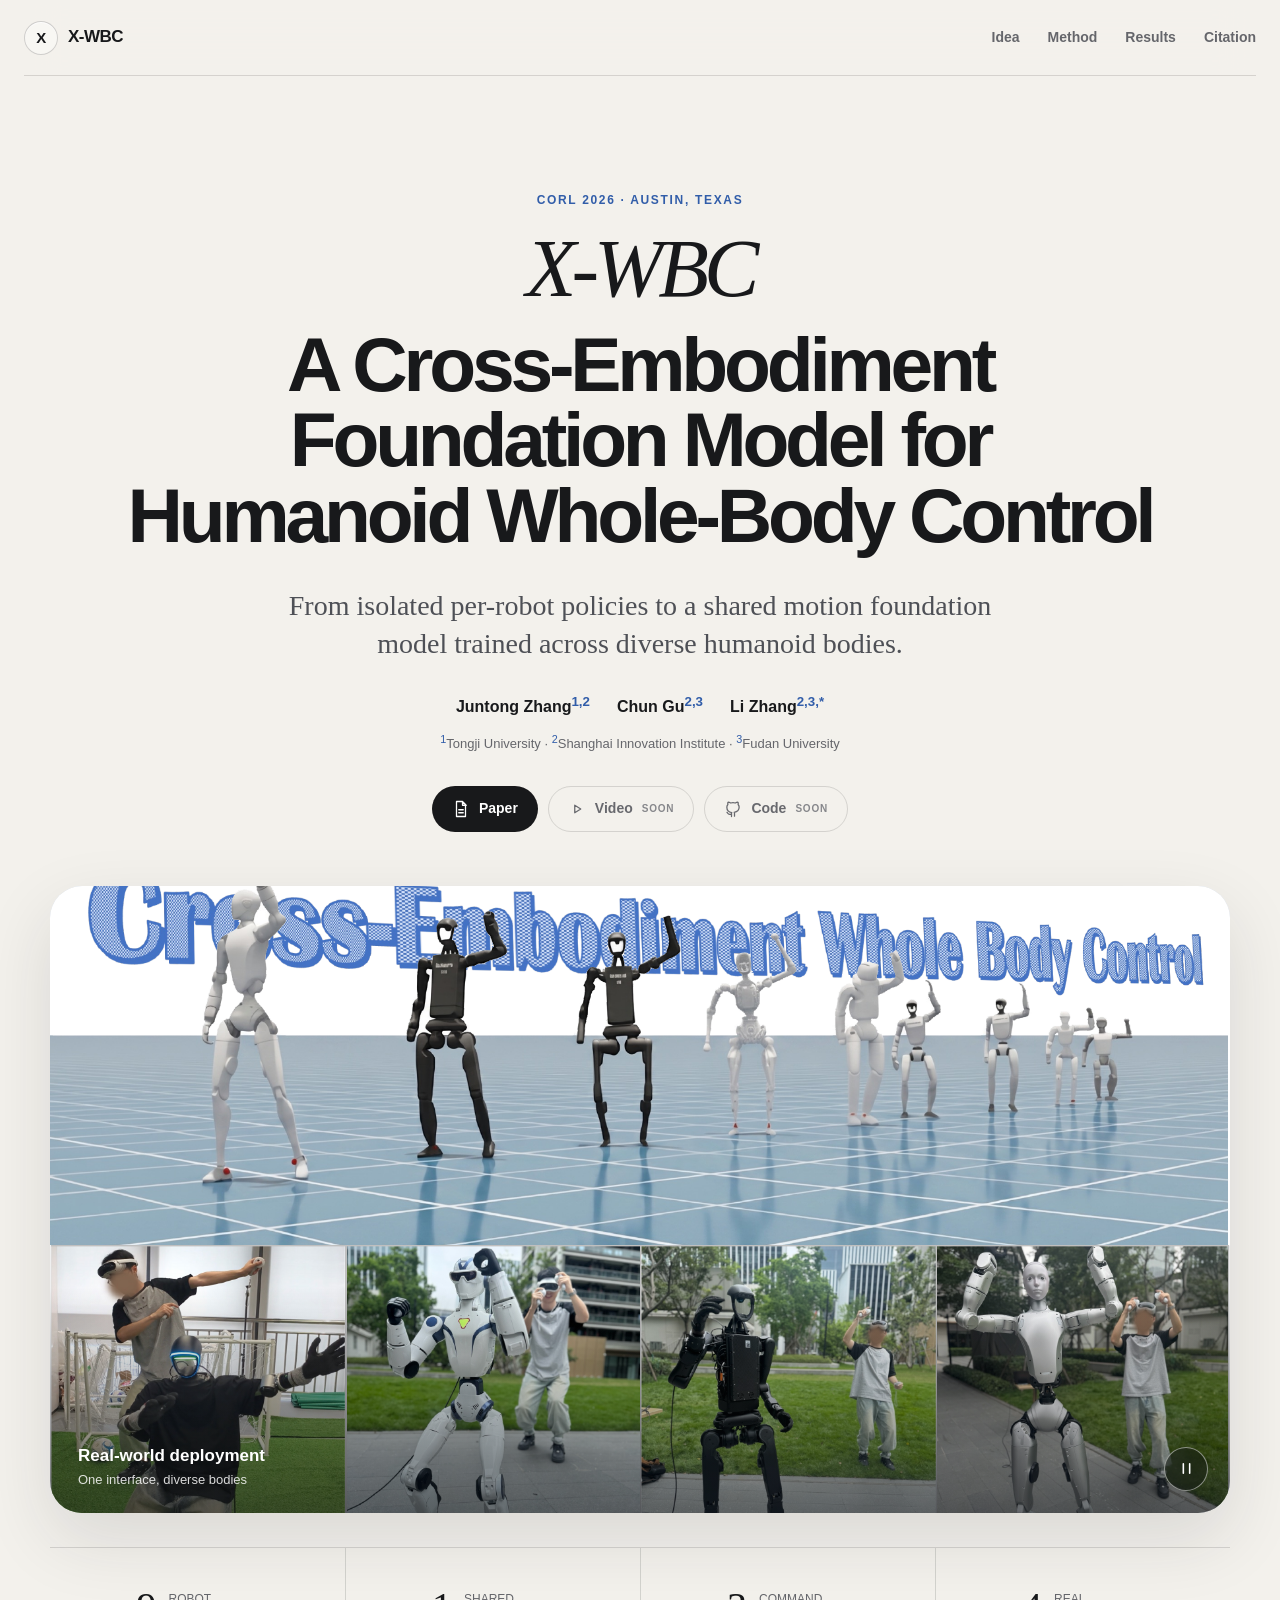
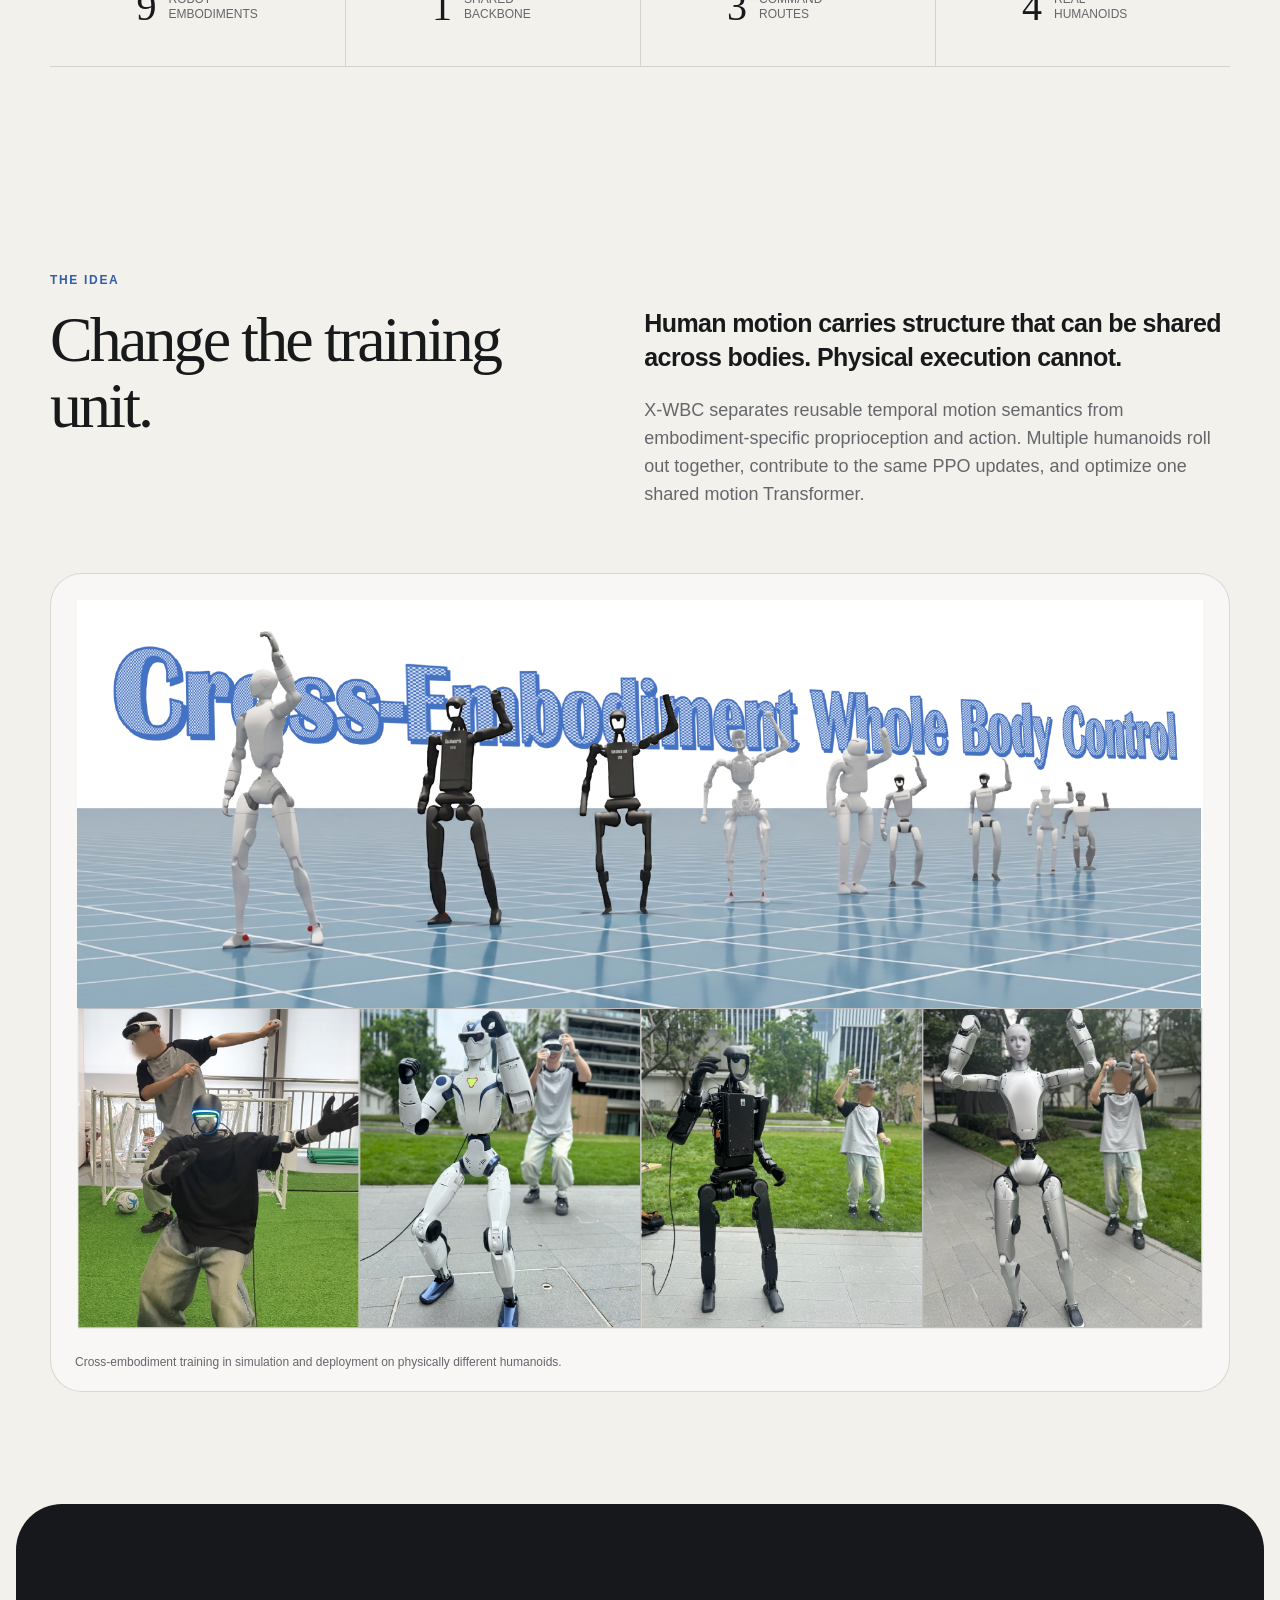
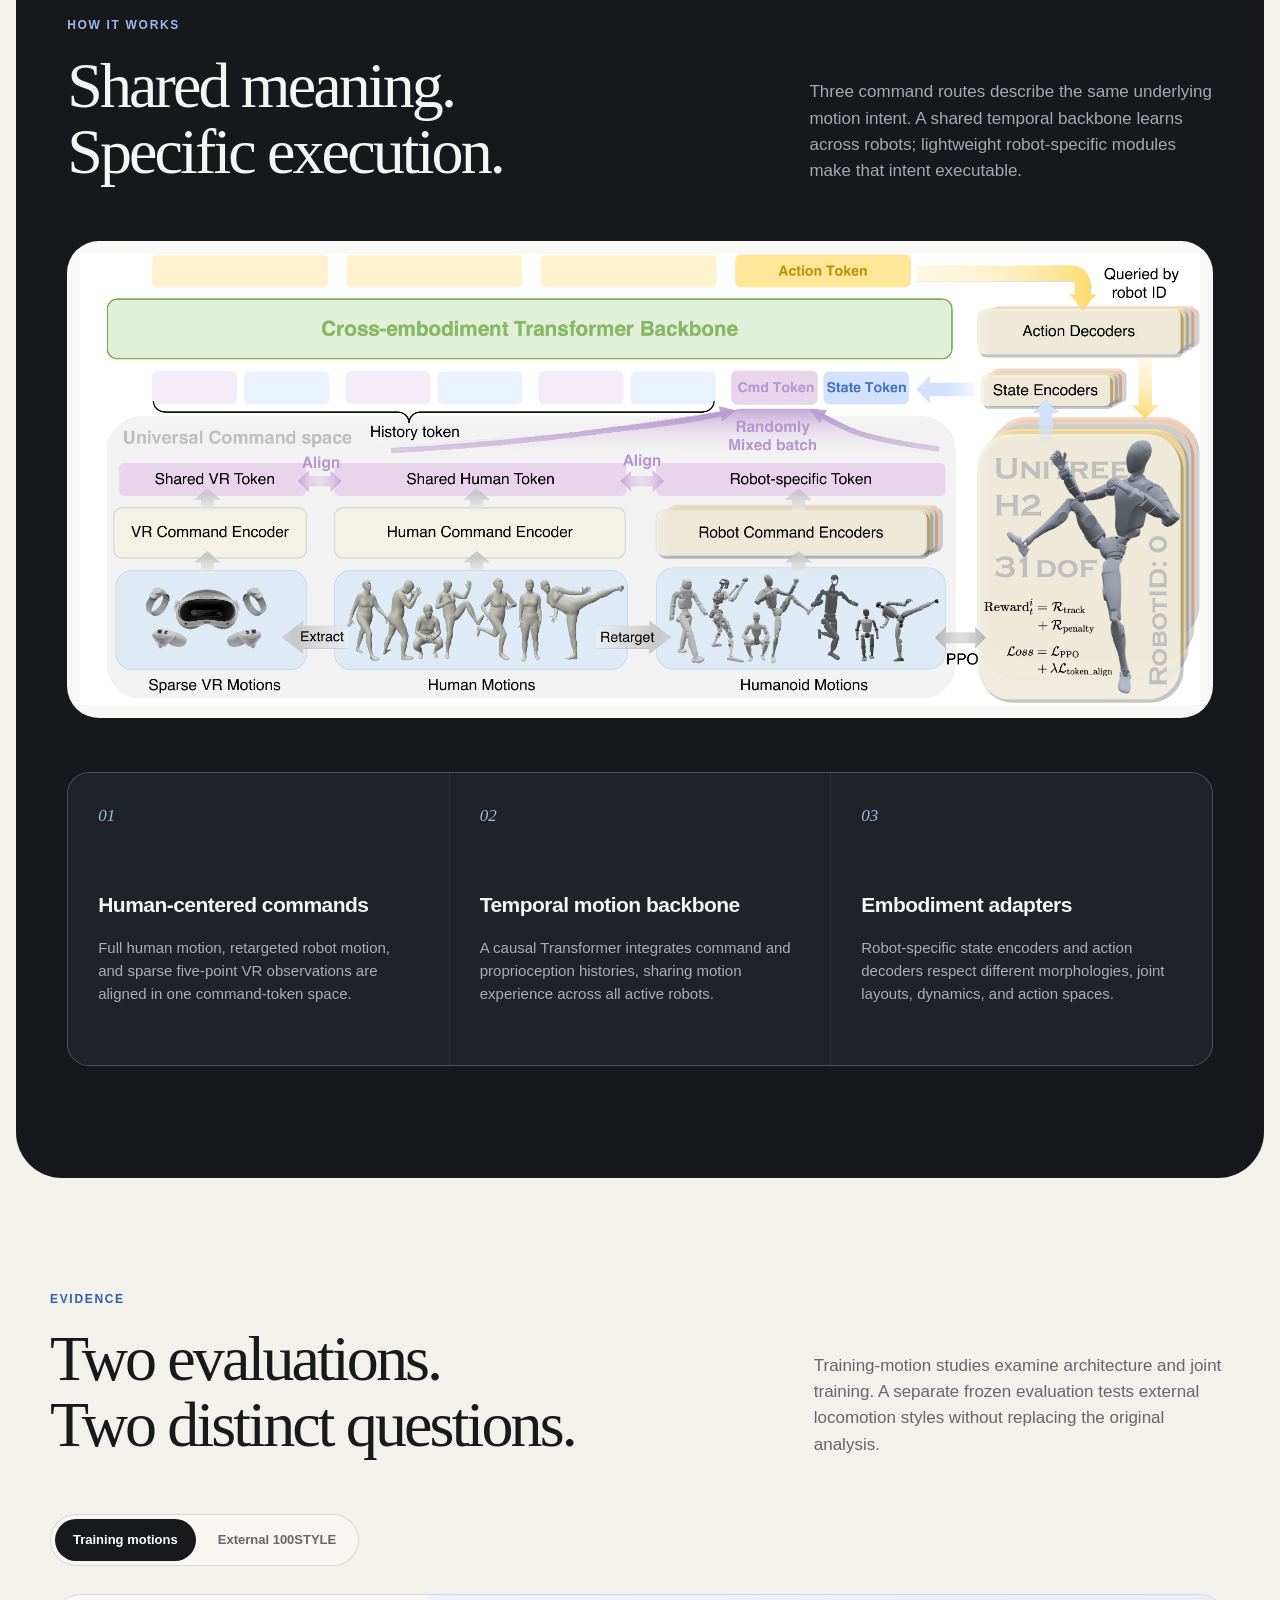
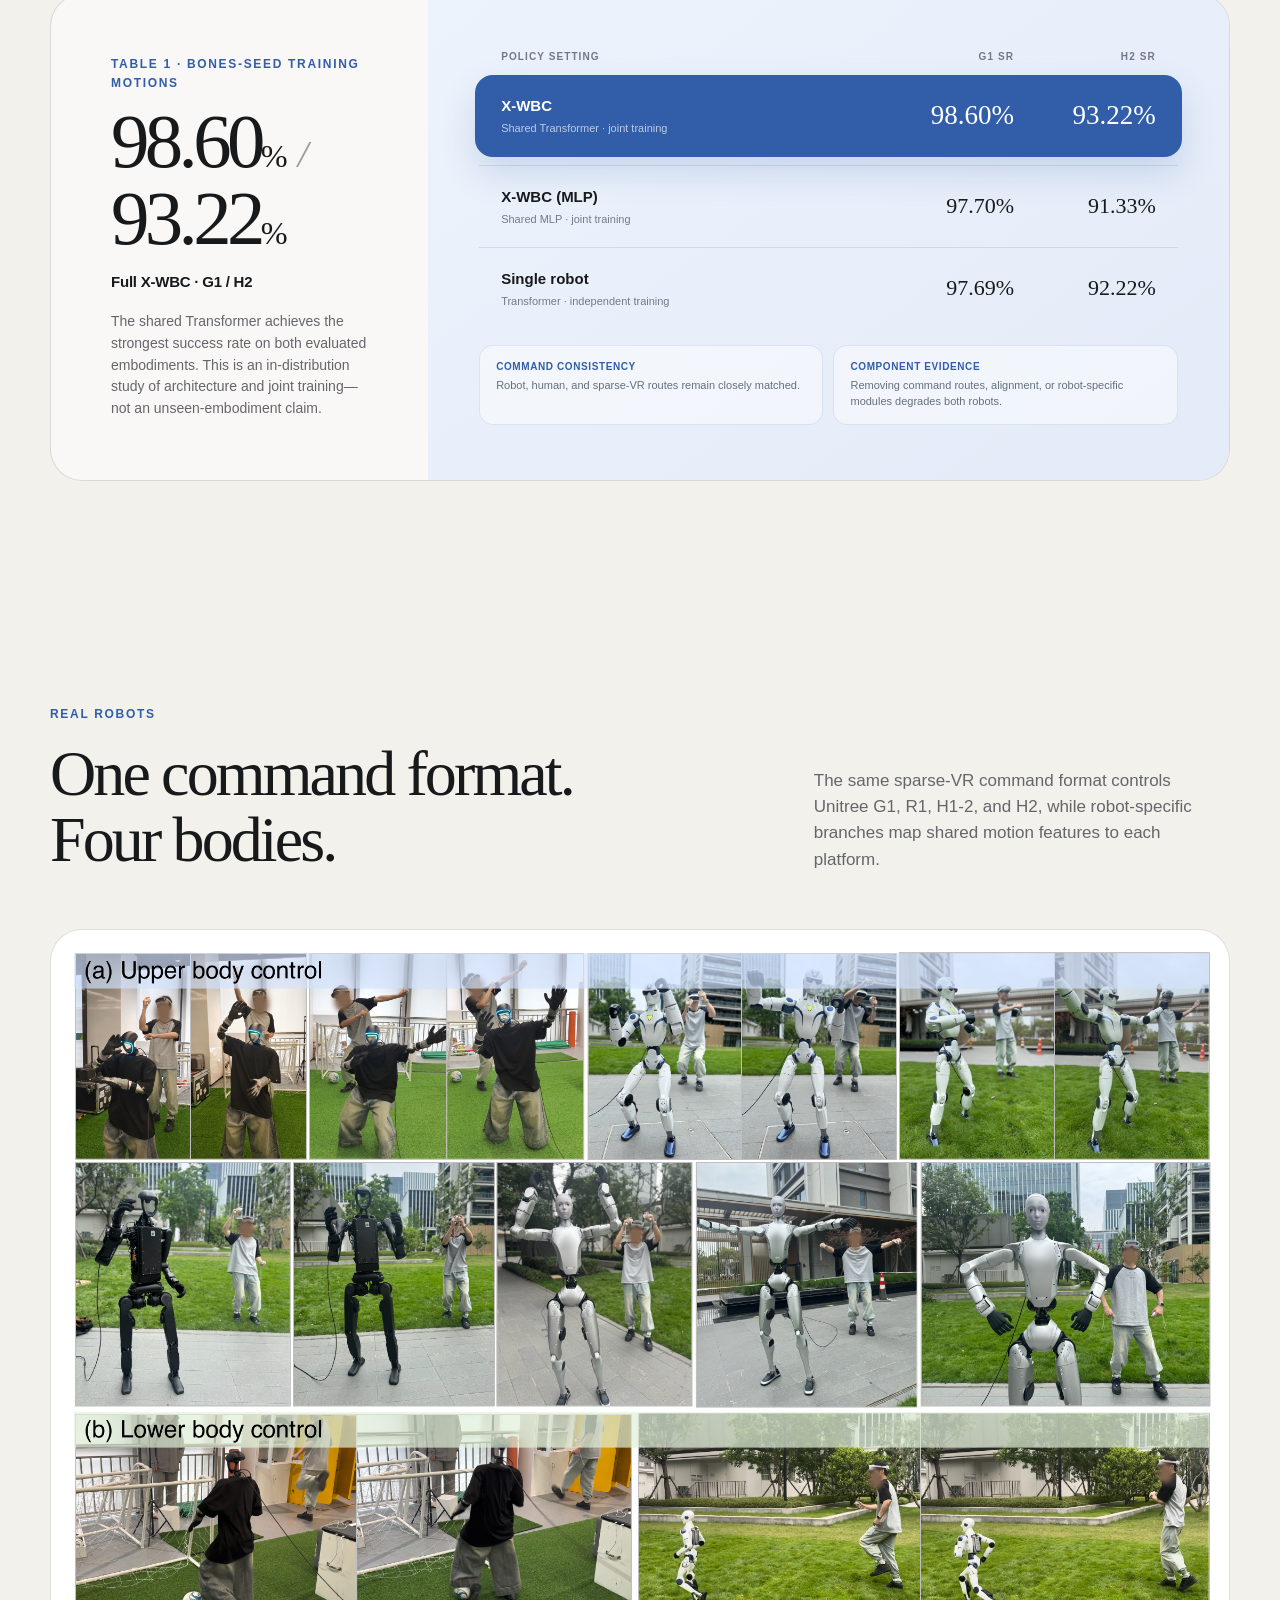
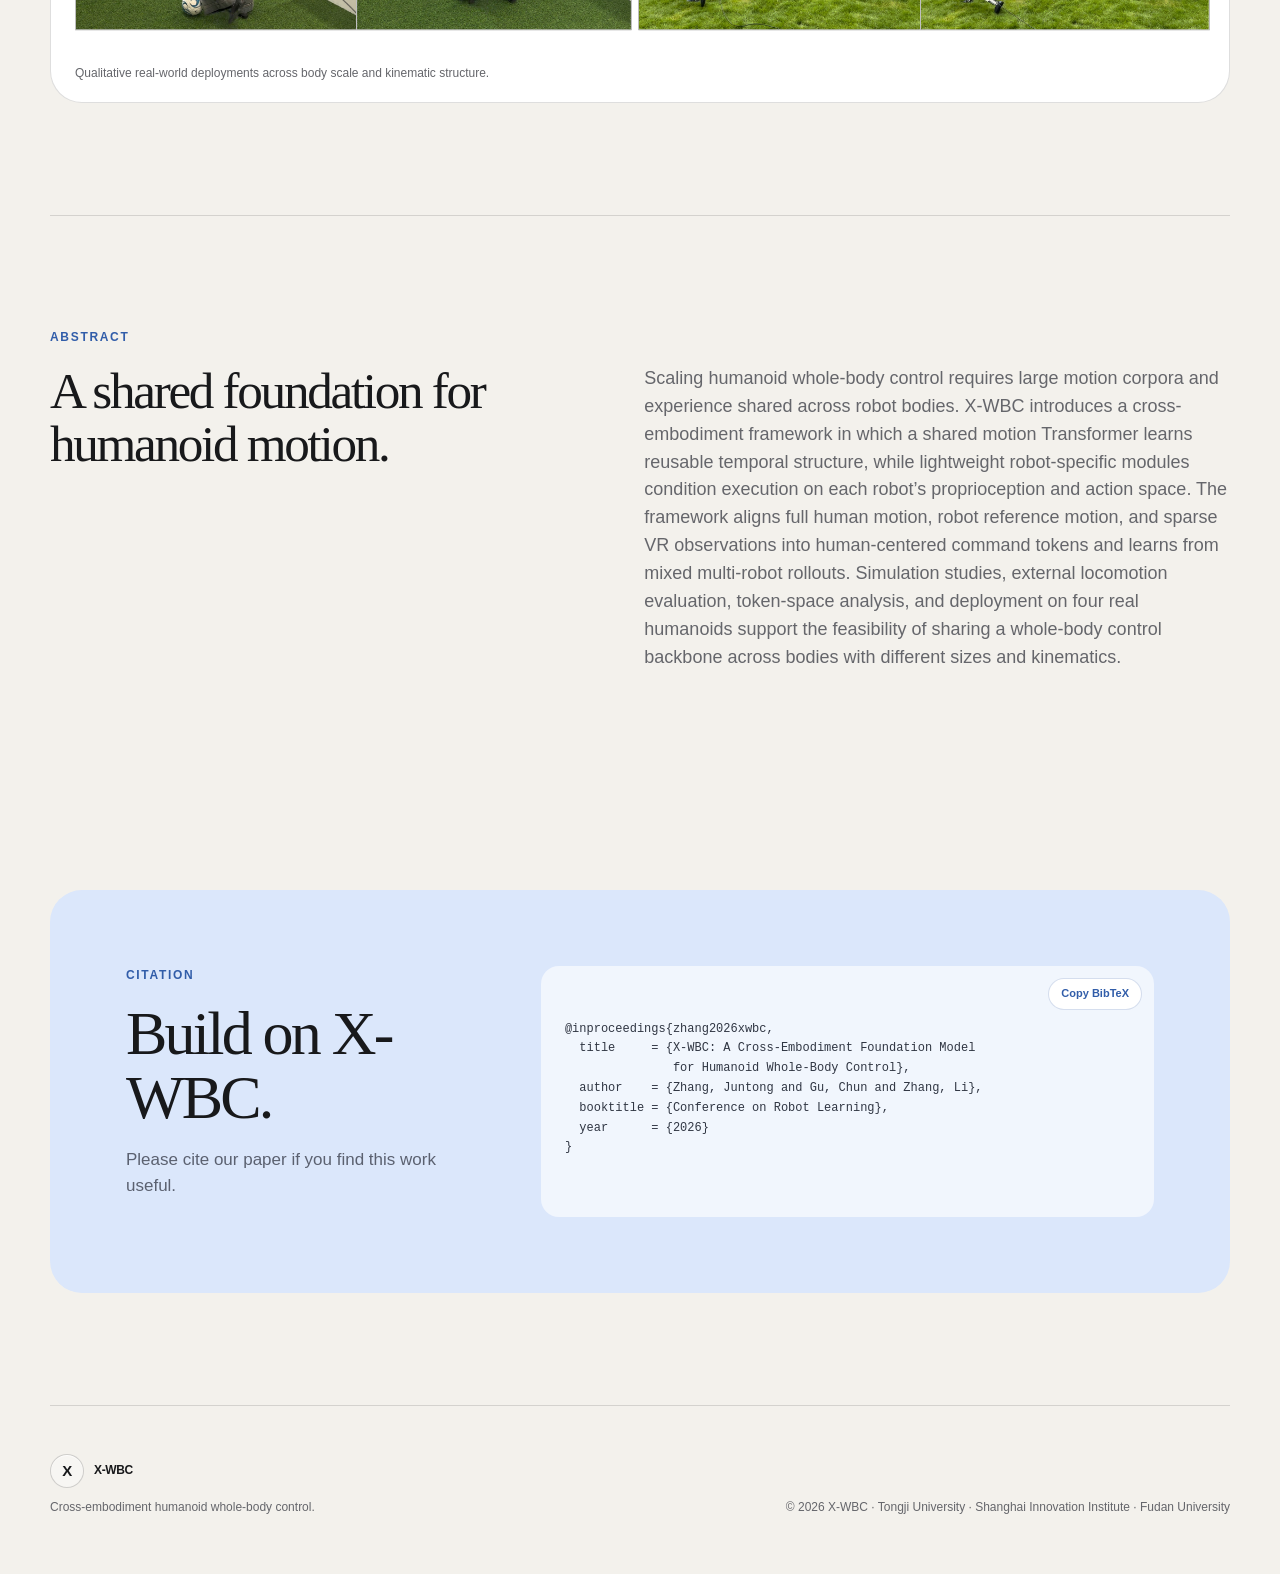
==== commit c80175f2: "Bust the cached page stylesheet" ====
--- a/index.html
+++ b/index.html
@@ -19,7 +19,7 @@
   <title>X-WBC — Cross-Embodiment Humanoid Whole-Body Control</title>
   <link rel="canonical" href="https://logosroboticsgroup.github.io/x-wbc/">
   <link rel="icon" href="favicon.svg" type="image/svg+xml">
-  <link rel="stylesheet" href="assets/css/style.css">
+  <link rel="stylesheet" href="assets/css/style.css?v=2">
   <script type="application/ld+json">
   {
     "@context": "https://schema.org",
--- a/assets/css/style.css
+++ b/assets/css/style.css
@@ -22,9 +22,7 @@
 
 body {
   margin: 0;
-  background:
-    radial-gradient(circle at 86% 3%, rgba(103, 142, 216, 0.16), transparent 24rem),
-    var(--paper);
+  background: var(--paper);
   color: var(--ink);
   font-family: -apple-system, BlinkMacSystemFont, "Segoe UI", Helvetica, Arial, sans-serif;
   font-size: 17px;
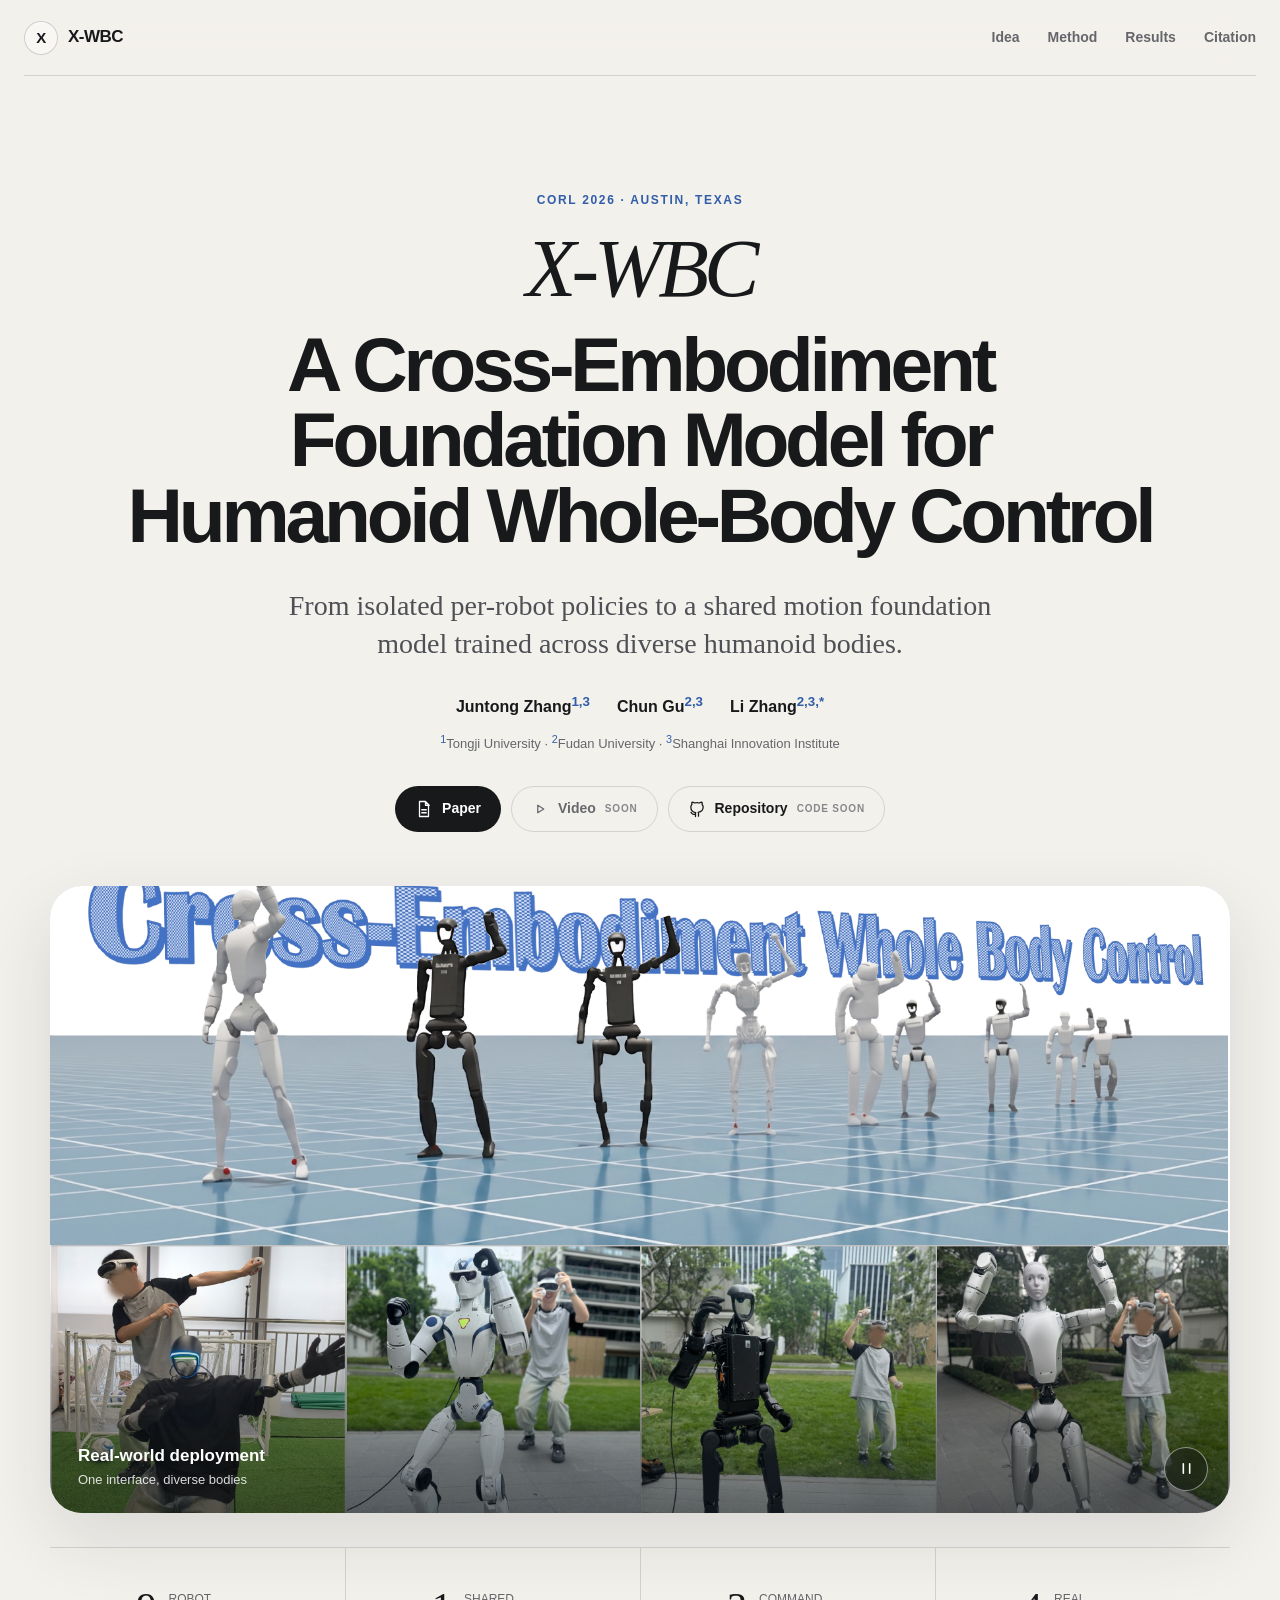
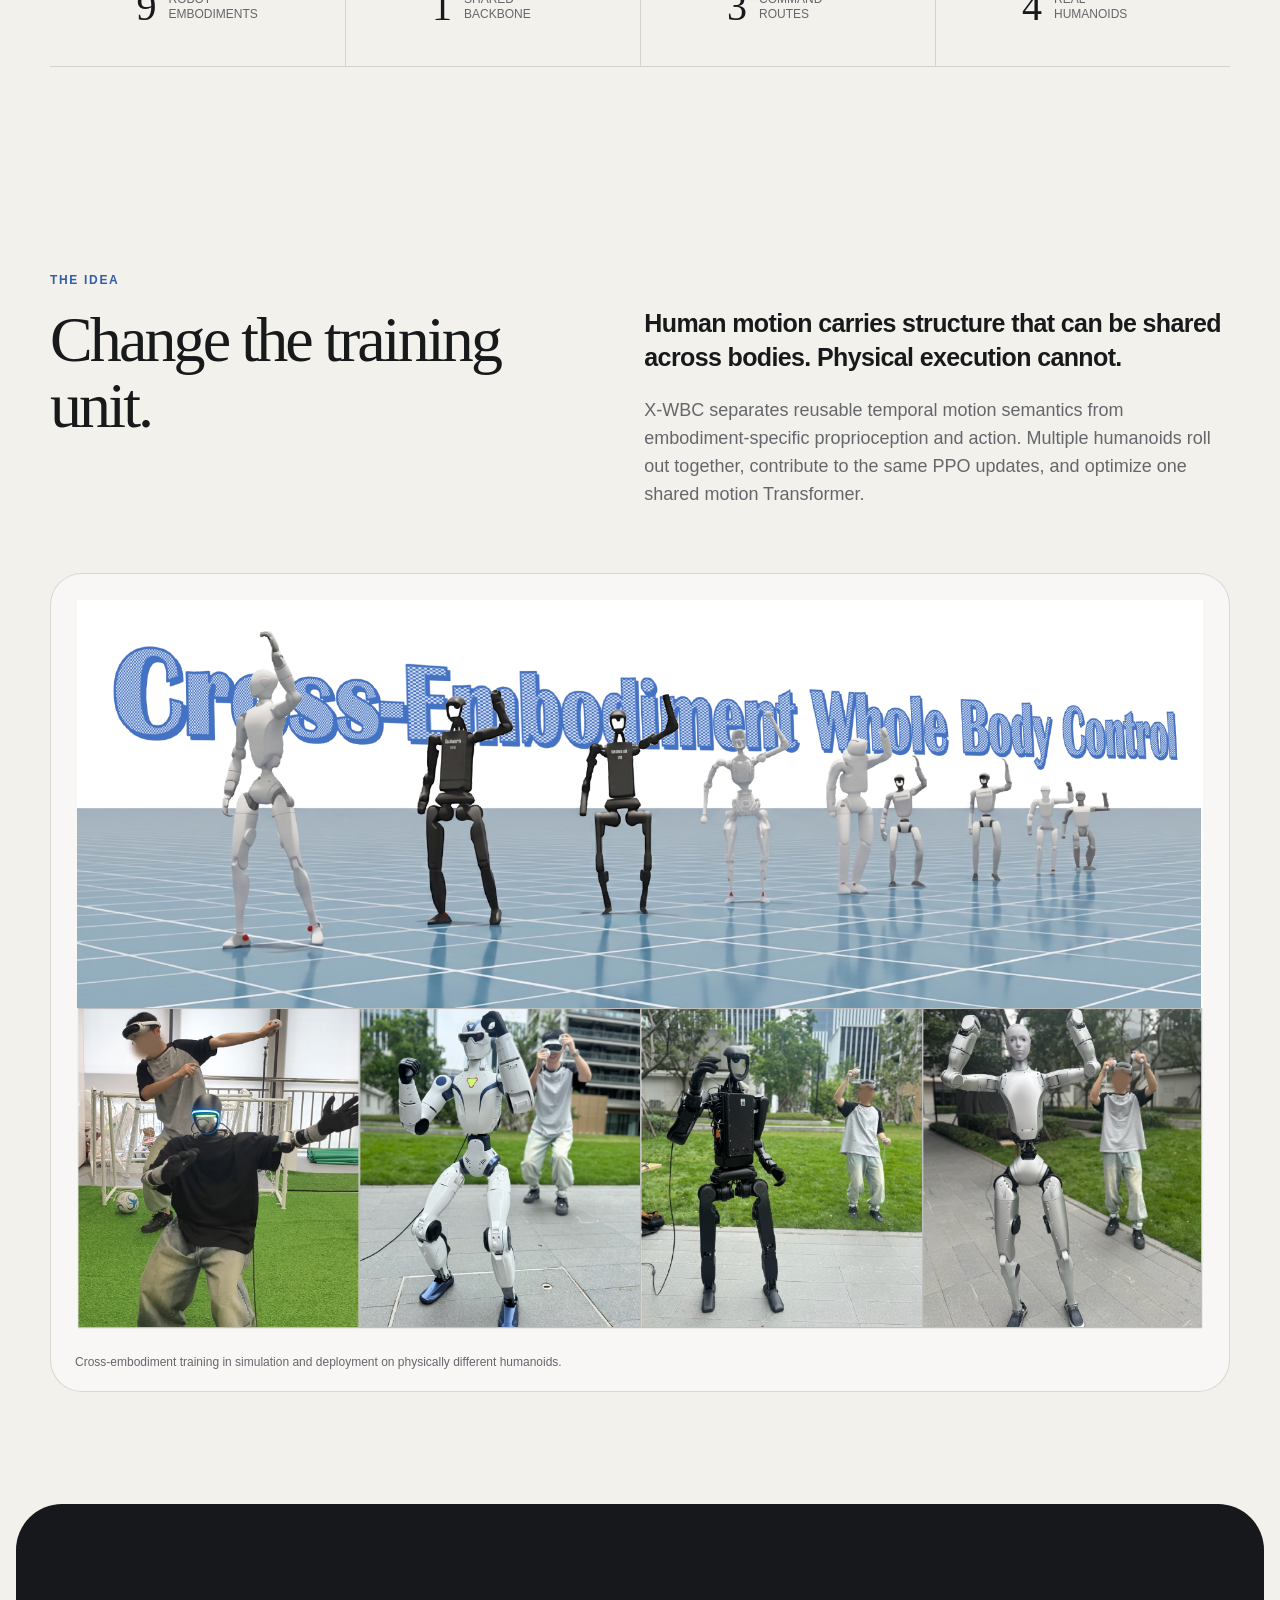
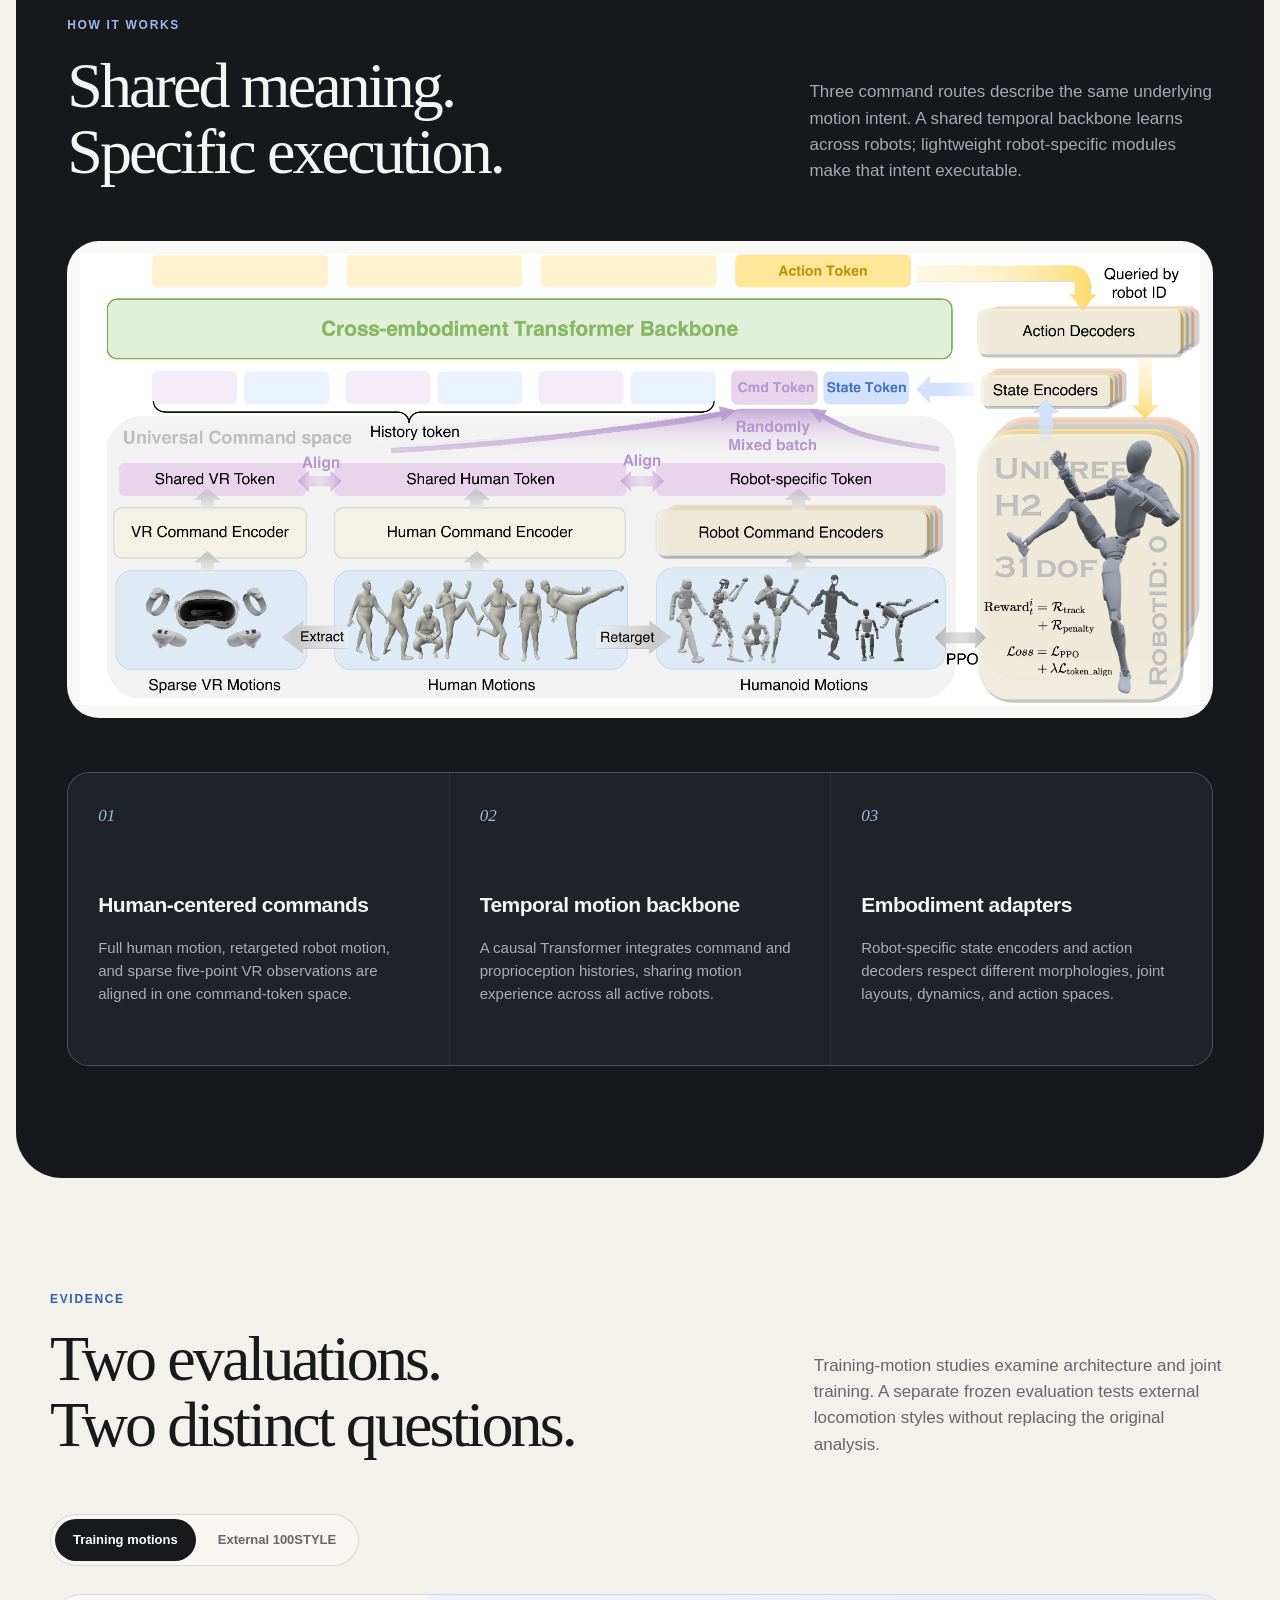
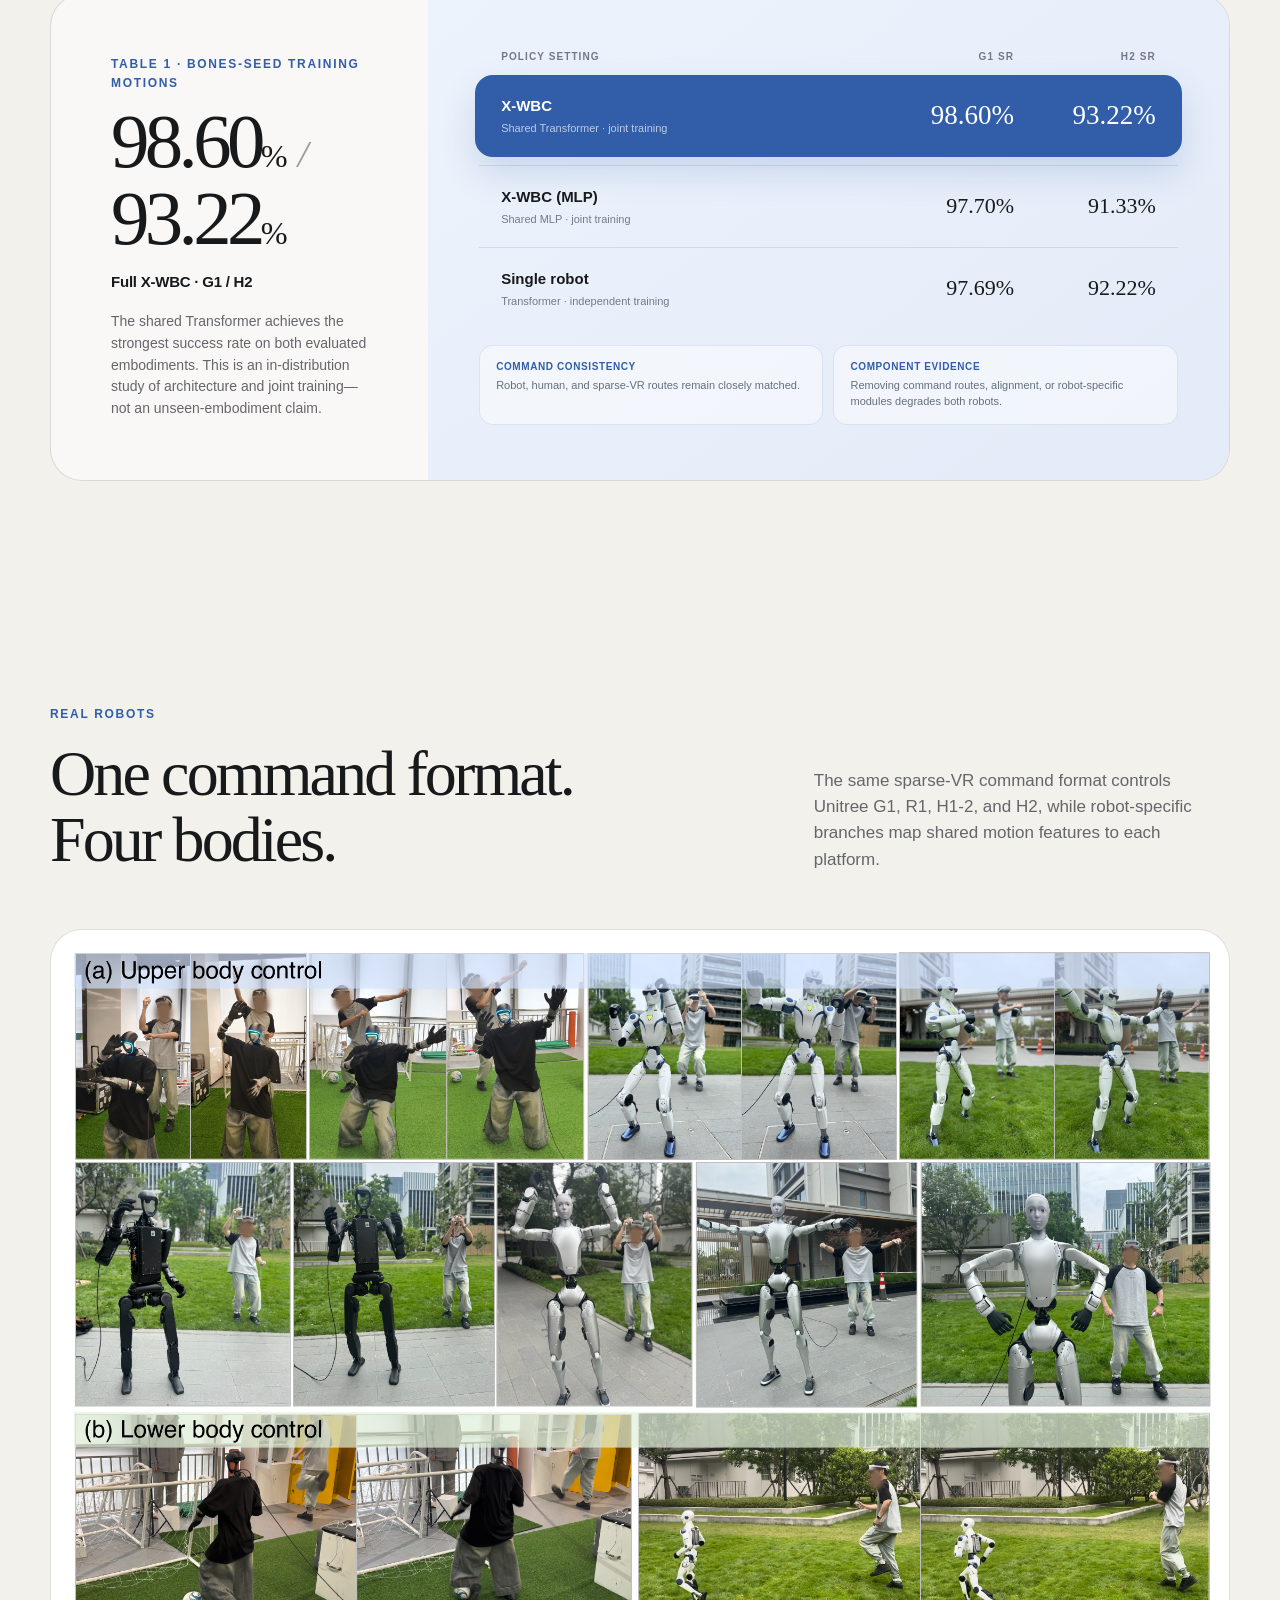
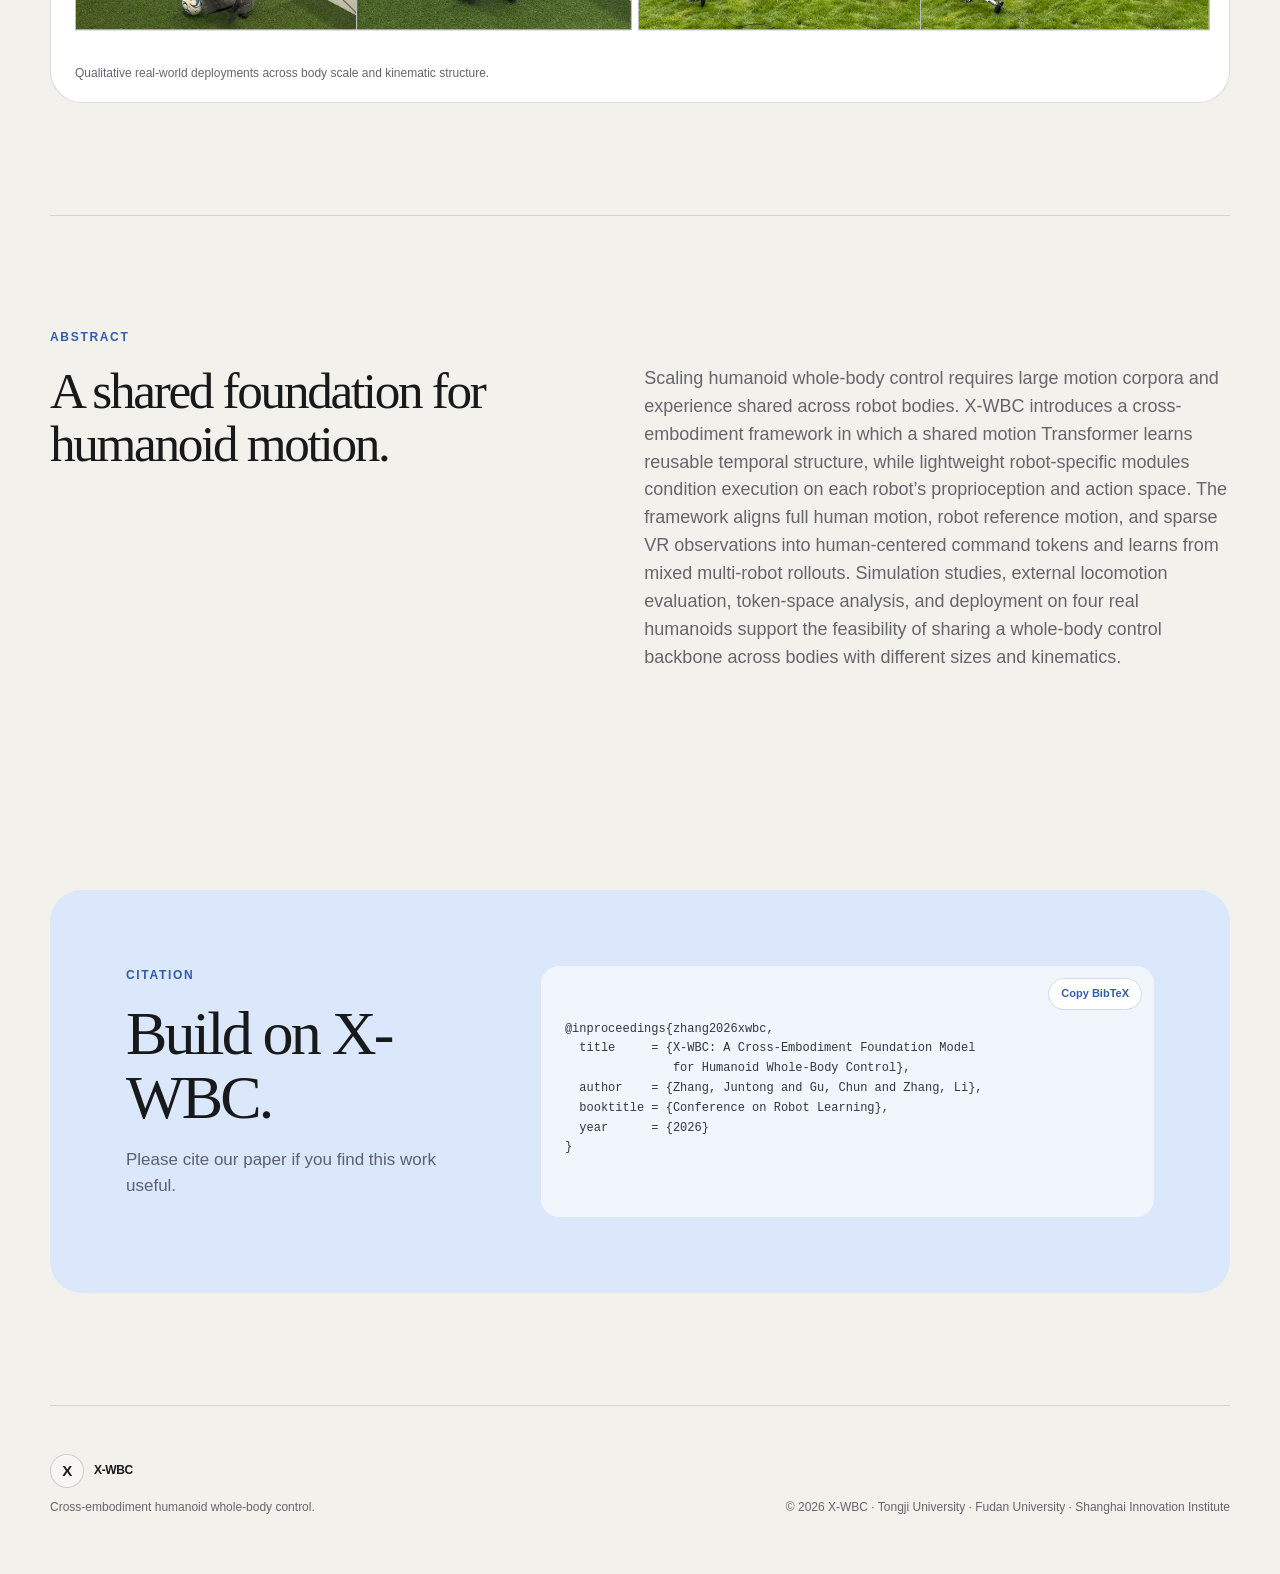
==== commit ba0314b2: "Prepare the repository for the future code release" ====
--- a/index.html
+++ b/index.html
@@ -19,7 +19,7 @@
   <title>X-WBC — Cross-Embodiment Humanoid Whole-Body Control</title>
   <link rel="canonical" href="https://logosroboticsgroup.github.io/x-wbc/">
   <link rel="icon" href="favicon.svg" type="image/svg+xml">
-  <link rel="stylesheet" href="assets/css/style.css?v=2">
+  <link rel="stylesheet" href="assets/css/style.css?v=3">
   <script type="application/ld+json">
   {
     "@context": "https://schema.org",
@@ -56,11 +56,11 @@
       <p class="hero-deck">From isolated per-robot policies to a shared motion foundation model trained across diverse humanoid bodies.</p>
 
       <div class="authors" aria-label="Authors">
-        <span>Juntong Zhang<sup>1,2</sup></span>
+        <span>Juntong Zhang<sup>1,3</sup></span>
         <span>Chun Gu<sup>2,3</sup></span>
         <span>Li Zhang<sup>2,3,*</sup></span>
       </div>
-      <p class="affiliations"><sup>1</sup>Tongji University · <sup>2</sup>Shanghai Innovation Institute · <sup>3</sup>Fudan University</p>
+      <p class="affiliations"><sup>1</sup>Tongji University · <sup>2</sup>Fudan University · <sup>3</sup>Shanghai Innovation Institute</p>
 
       <div class="hero-actions">
         <a class="action action-primary" href="paper/xwbc-corl-2026.pdf">
@@ -71,10 +71,10 @@
           <svg viewBox="0 0 24 24" aria-hidden="true"><path d="m9 7 8 5-8 5z"/></svg>
           Video <small>soon</small>
         </span>
-        <span class="action action-muted" aria-disabled="true">
+        <a class="action action-secondary" href="https://github.com/LogosRoboticsGroup/x-wbc" target="_blank" rel="noreferrer">
           <svg viewBox="0 0 24 24" aria-hidden="true"><path d="M9 19c-4 1.2-4-2-5-2.5m10 5v-3.1c0-.9.1-1.5-.4-2 3.2-.4 6.6-1.6 6.6-7A5.4 5.4 0 0 0 18.8 6 5 5 0 0 0 18.7 3S17.6 2.7 15 4a11.5 11.5 0 0 0-6 0C6.4 2.7 5.3 3 5.3 3A5 5 0 0 0 5.2 6a5.4 5.4 0 0 0-1.4 3.7c0 5.4 3.4 6.6 6.6 7-.5.5-.5 1.2-.4 2V22"/></svg>
-          Code <small>soon</small>
-        </span>
+          Repository <small>code soon</small>
+        </a>
       </div>
 
       <div class="hero-media">
@@ -257,7 +257,7 @@
       </a>
       <p>Cross-embodiment humanoid whole-body control.</p>
     </div>
-    <p>© 2026 X-WBC · Tongji University · Shanghai Innovation Institute · Fudan University</p>
+    <p>© 2026 X-WBC · Tongji University · Fudan University · Shanghai Innovation Institute</p>
   </footer>
 
   <script src="assets/js/main.js"></script>
--- a/assets/css/style.css
+++ b/assets/css/style.css
@@ -190,6 +190,7 @@
 
 .action-primary { background: var(--ink); color: var(--white); }
 .action-primary:hover { background: var(--blue-dark); }
+.action-secondary:hover { border-color: rgba(24, 25, 27, 0.34); background: rgba(255, 255, 255, 0.46); }
 
 .action-muted { color: #68696e; cursor: default; }
 .action small { color: #86878b; font-size: 10px; letter-spacing: 0.08em; text-transform: uppercase; }
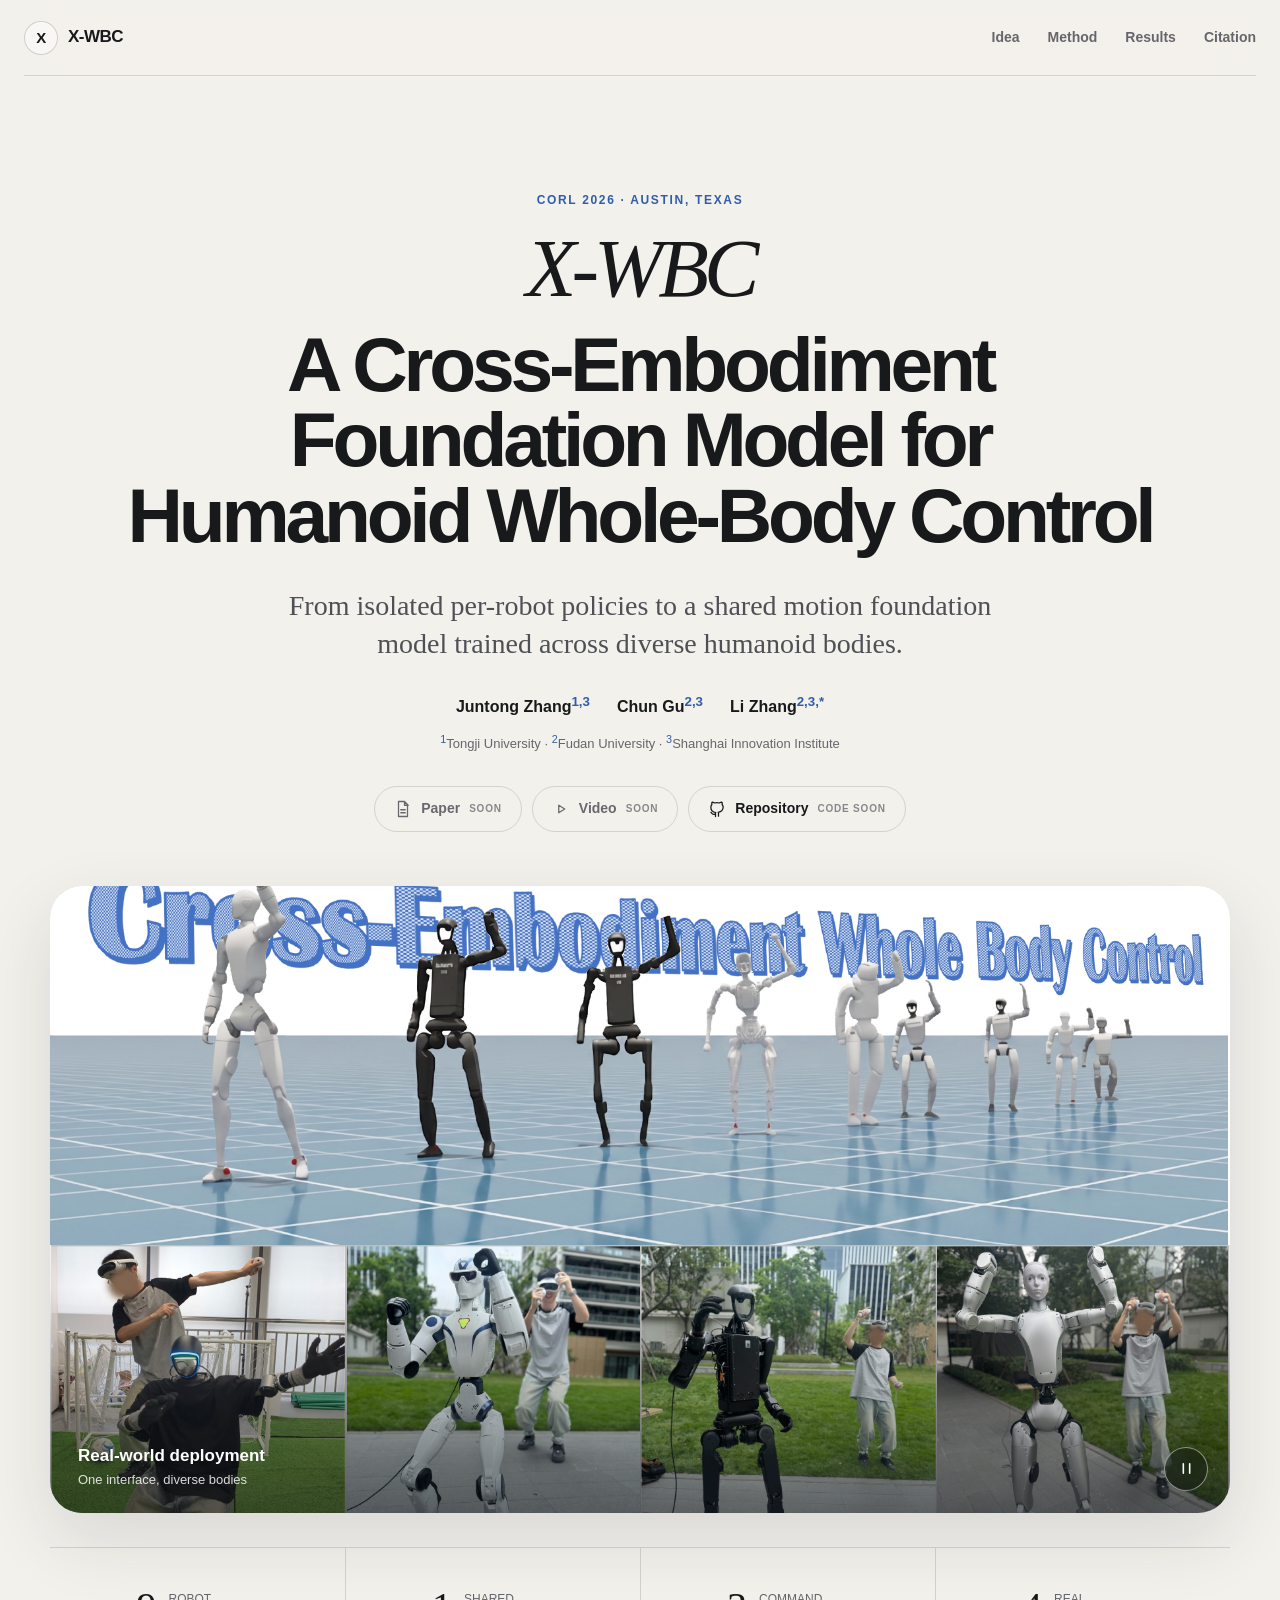
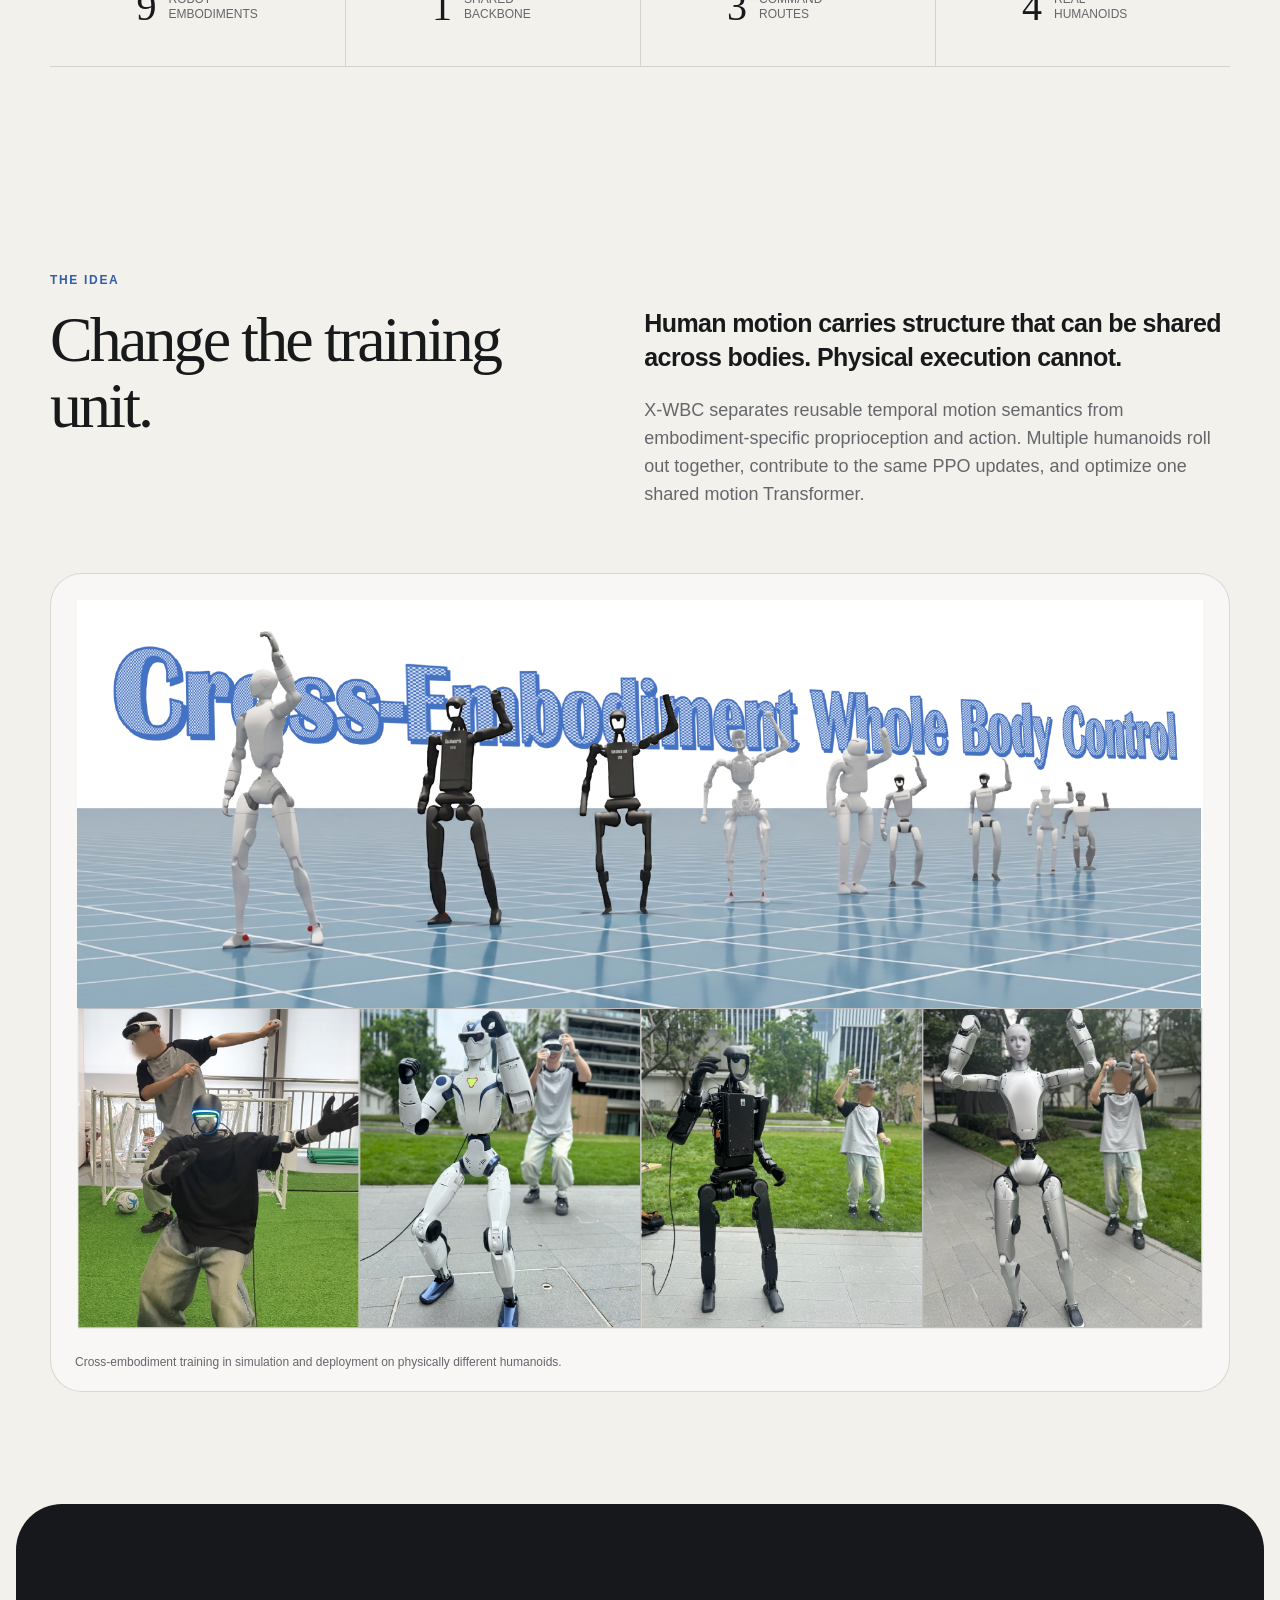
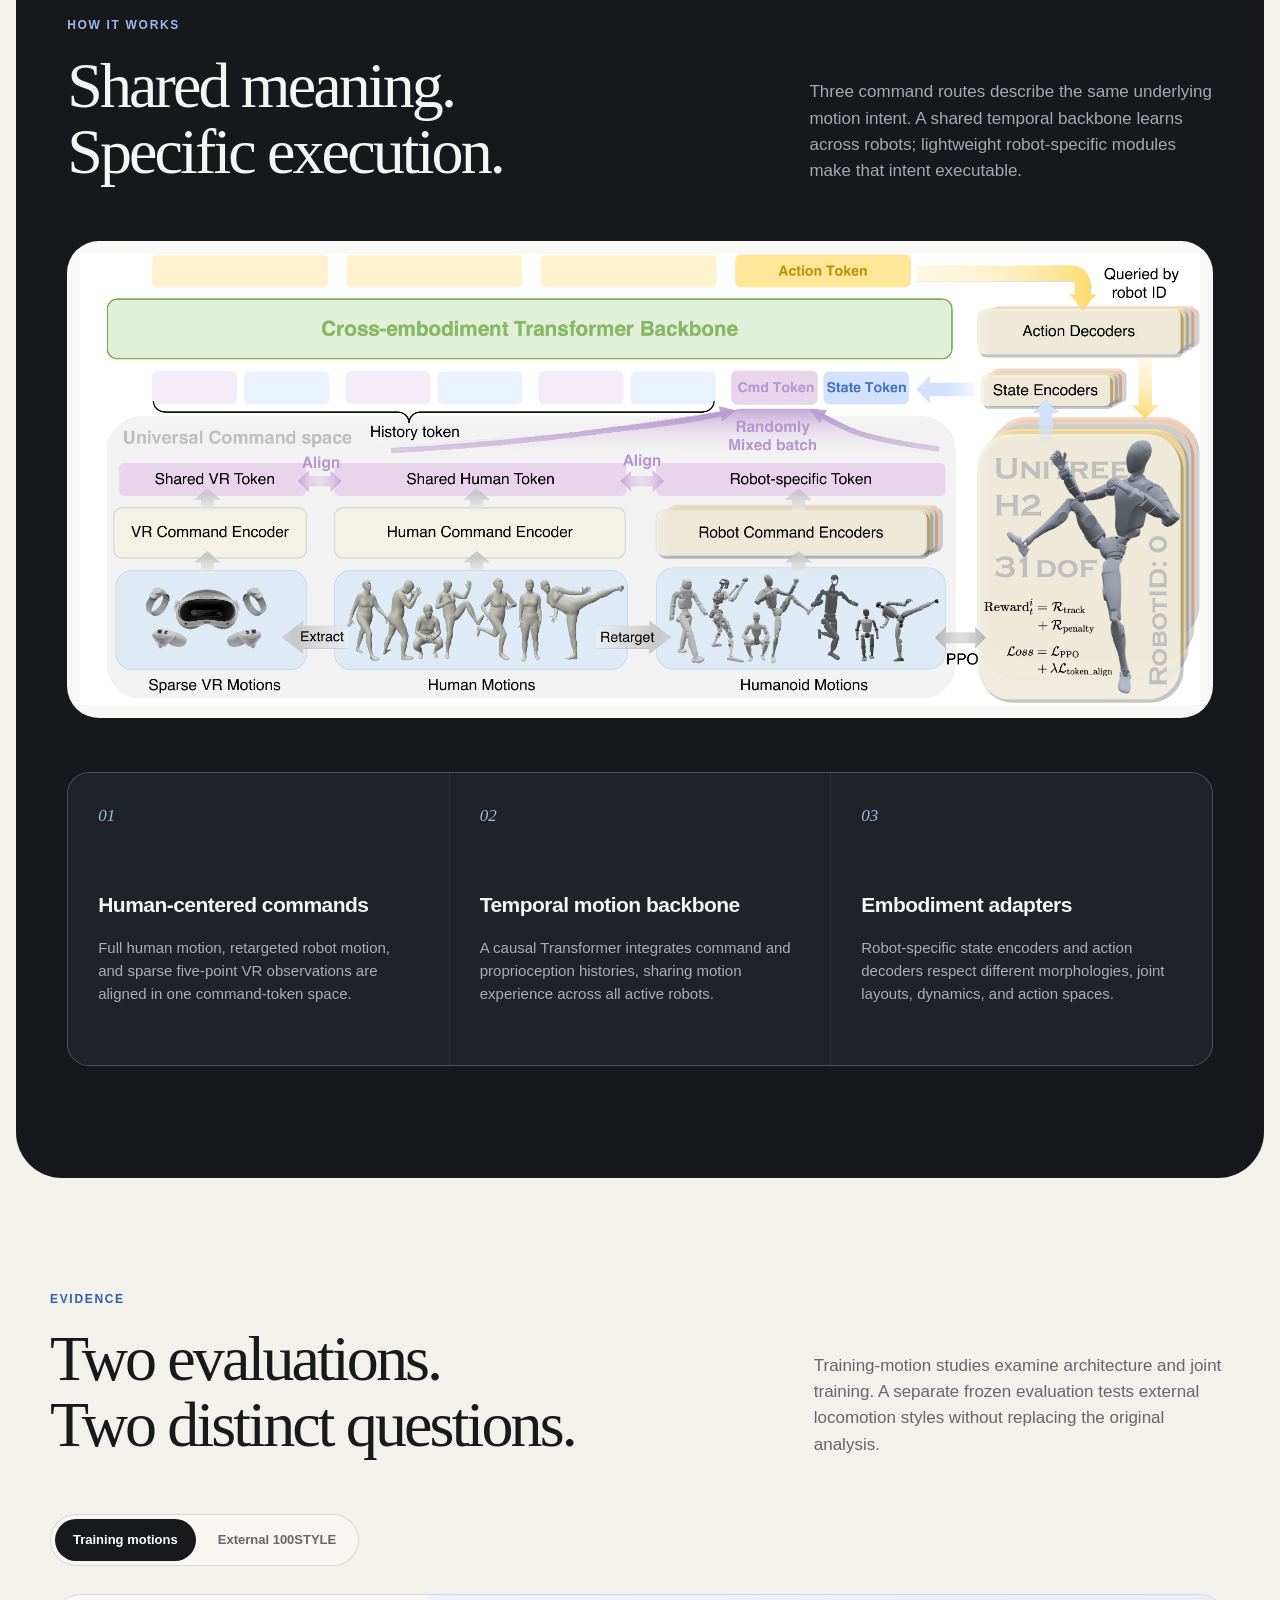
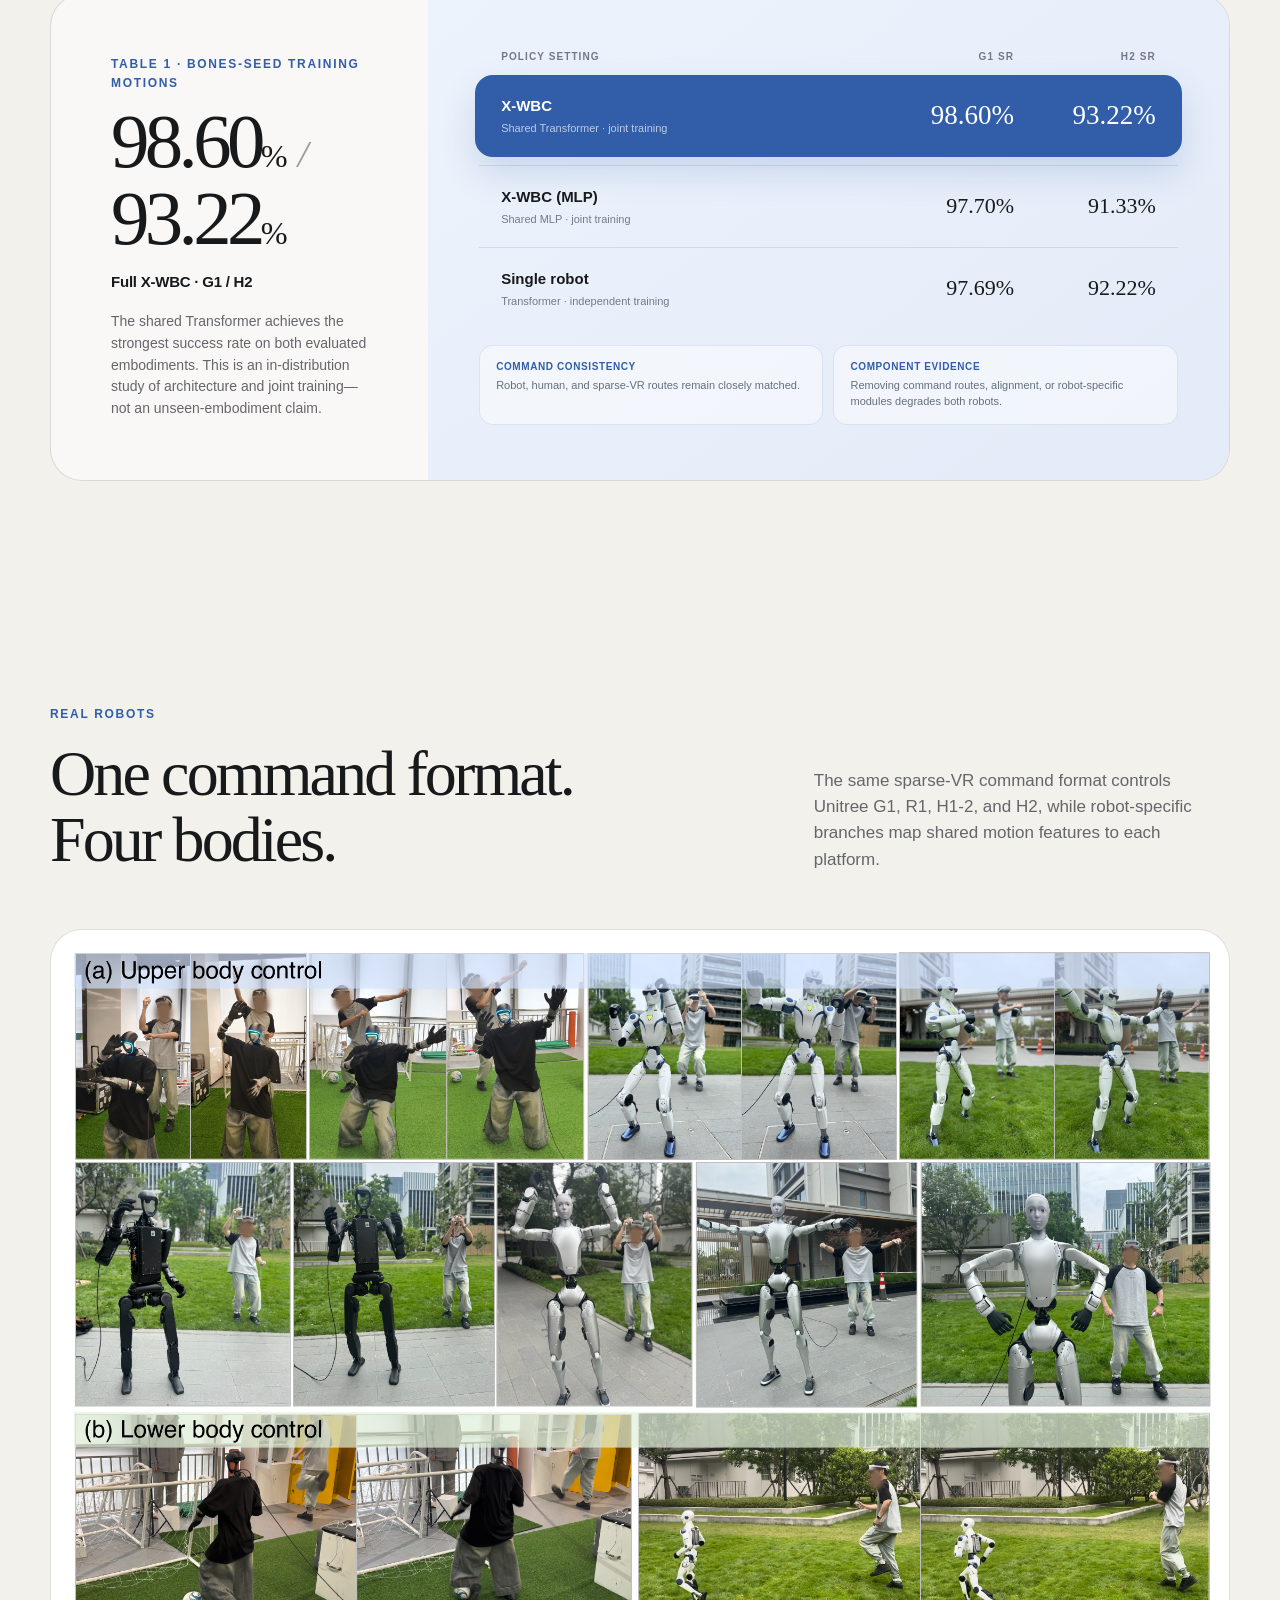
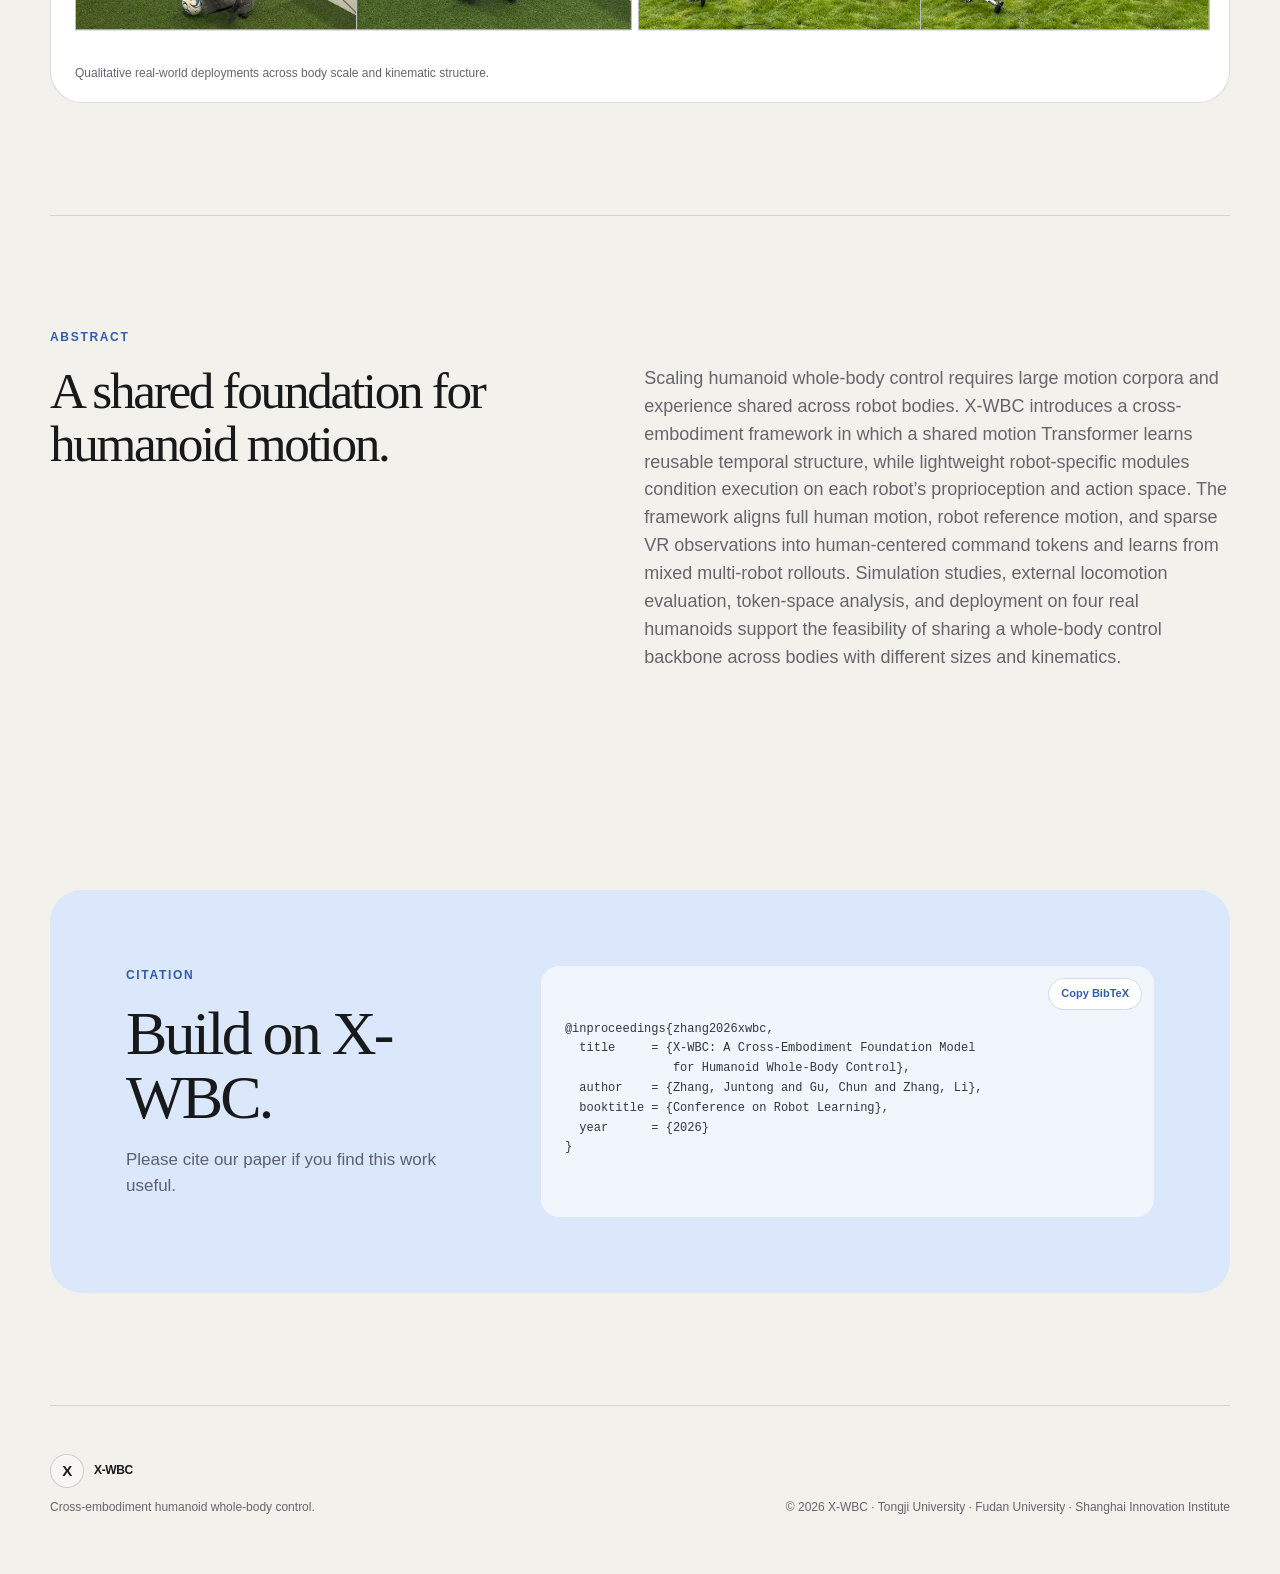
==== commit 4918cfd7: "Remove the paper file pending official publication" ====
--- a/index.html
+++ b/index.html
@@ -15,7 +15,6 @@
   <meta name="citation_author" content="Chun Gu">
   <meta name="citation_author" content="Li Zhang">
   <meta name="citation_publication_date" content="2026">
-  <meta name="citation_pdf_url" content="paper/xwbc-corl-2026.pdf">
   <title>X-WBC — Cross-Embodiment Humanoid Whole-Body Control</title>
   <link rel="canonical" href="https://logosroboticsgroup.github.io/x-wbc/">
   <link rel="icon" href="favicon.svg" type="image/svg+xml">
@@ -63,10 +62,10 @@
       <p class="affiliations"><sup>1</sup>Tongji University · <sup>2</sup>Fudan University · <sup>3</sup>Shanghai Innovation Institute</p>
 
       <div class="hero-actions">
-        <a class="action action-primary" href="paper/xwbc-corl-2026.pdf">
+        <span class="action action-muted" aria-disabled="true">
           <svg viewBox="0 0 24 24" aria-hidden="true"><path d="M6 2h8l4 4v16H6zM14 2v5h5M9 13h6M9 17h6"/></svg>
-          Paper
-        </a>
+          Paper <small>soon</small>
+        </span>
         <span class="action action-muted" aria-disabled="true">
           <svg viewBox="0 0 24 24" aria-hidden="true"><path d="m9 7 8 5-8 5z"/></svg>
           Video <small>soon</small>
